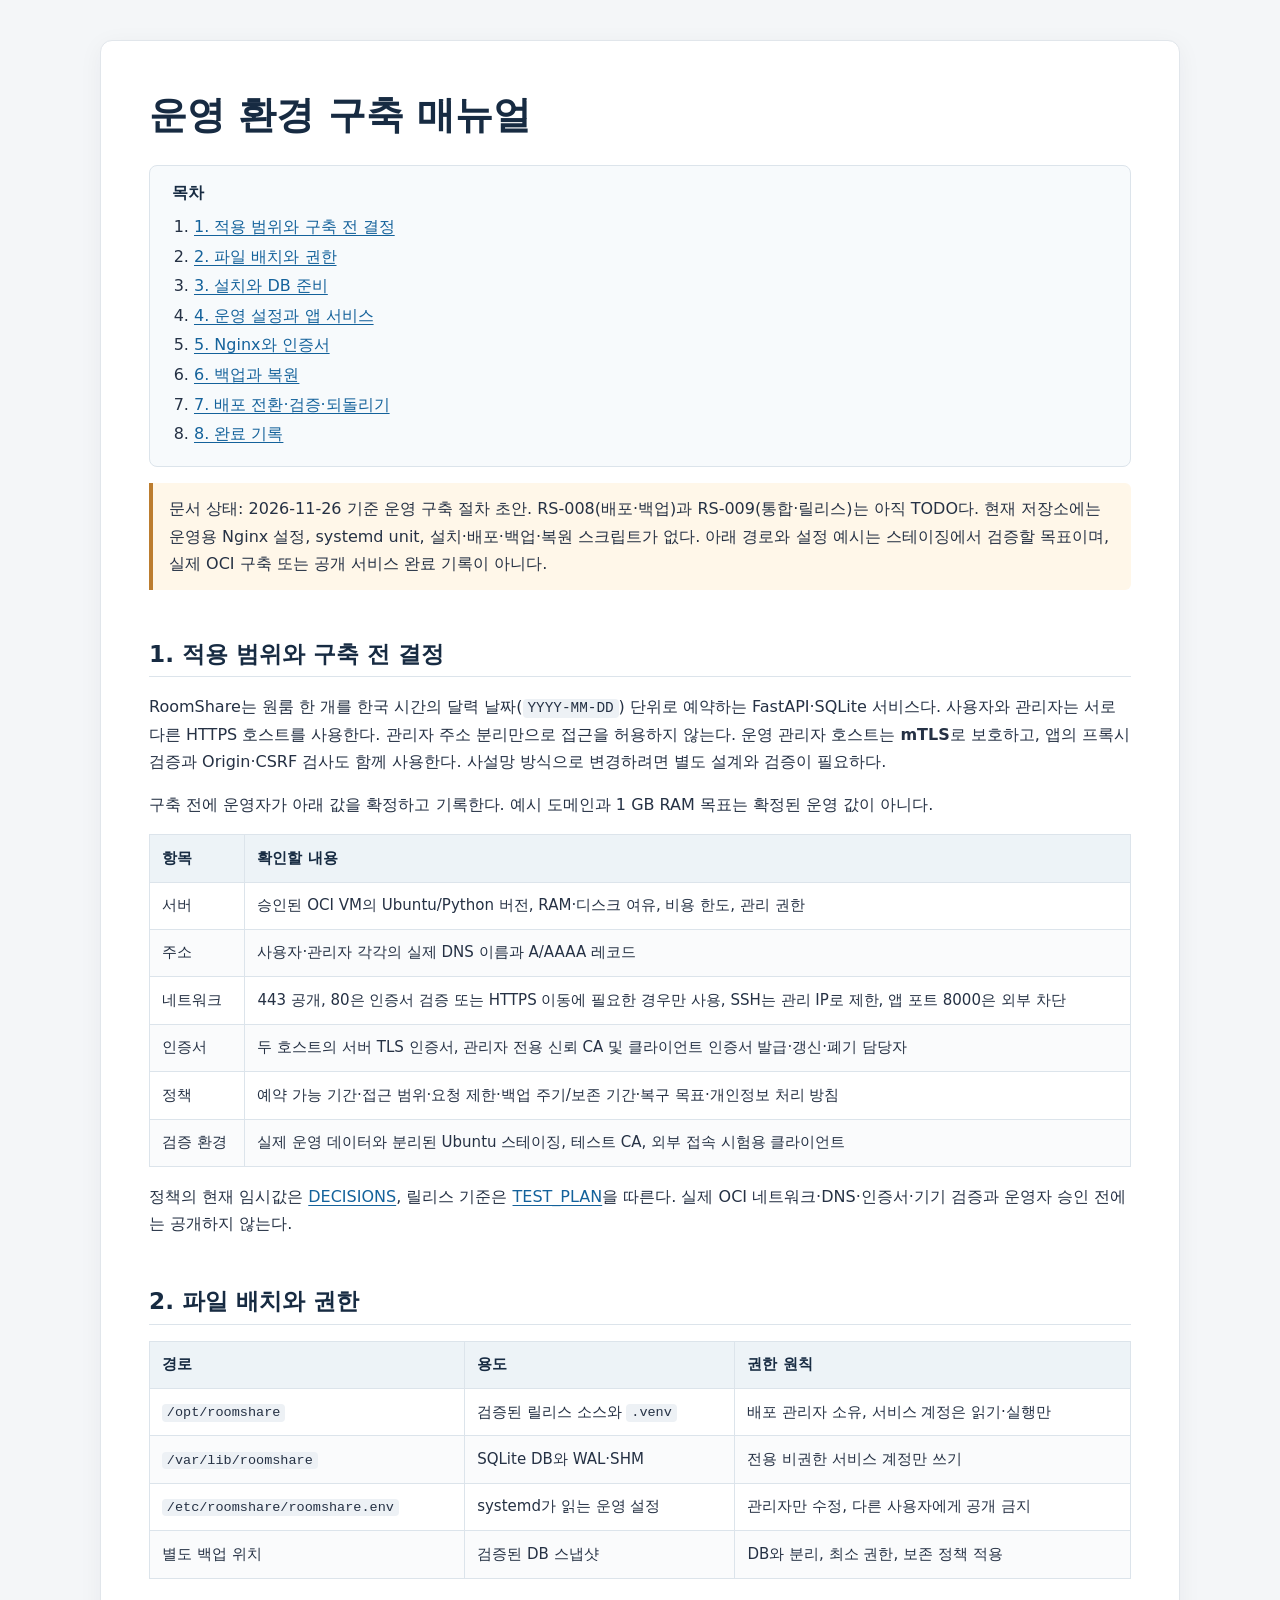
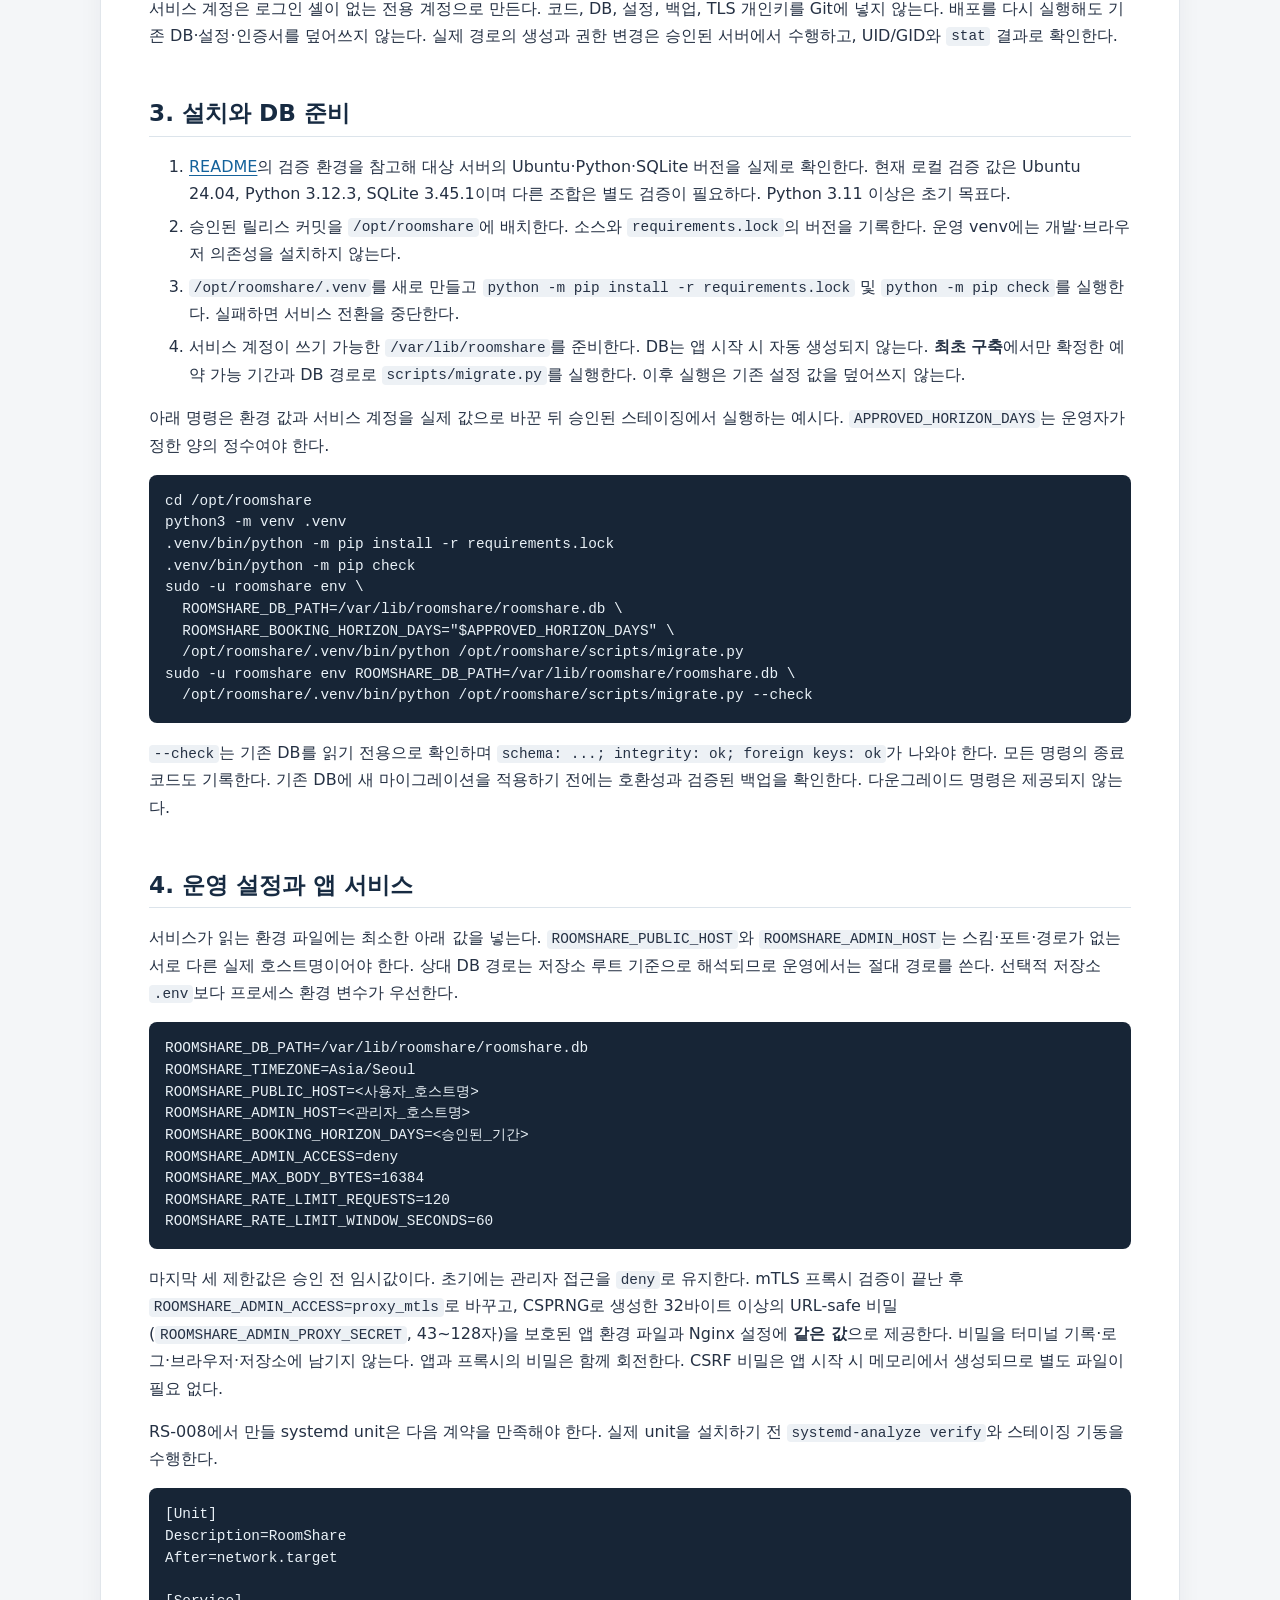
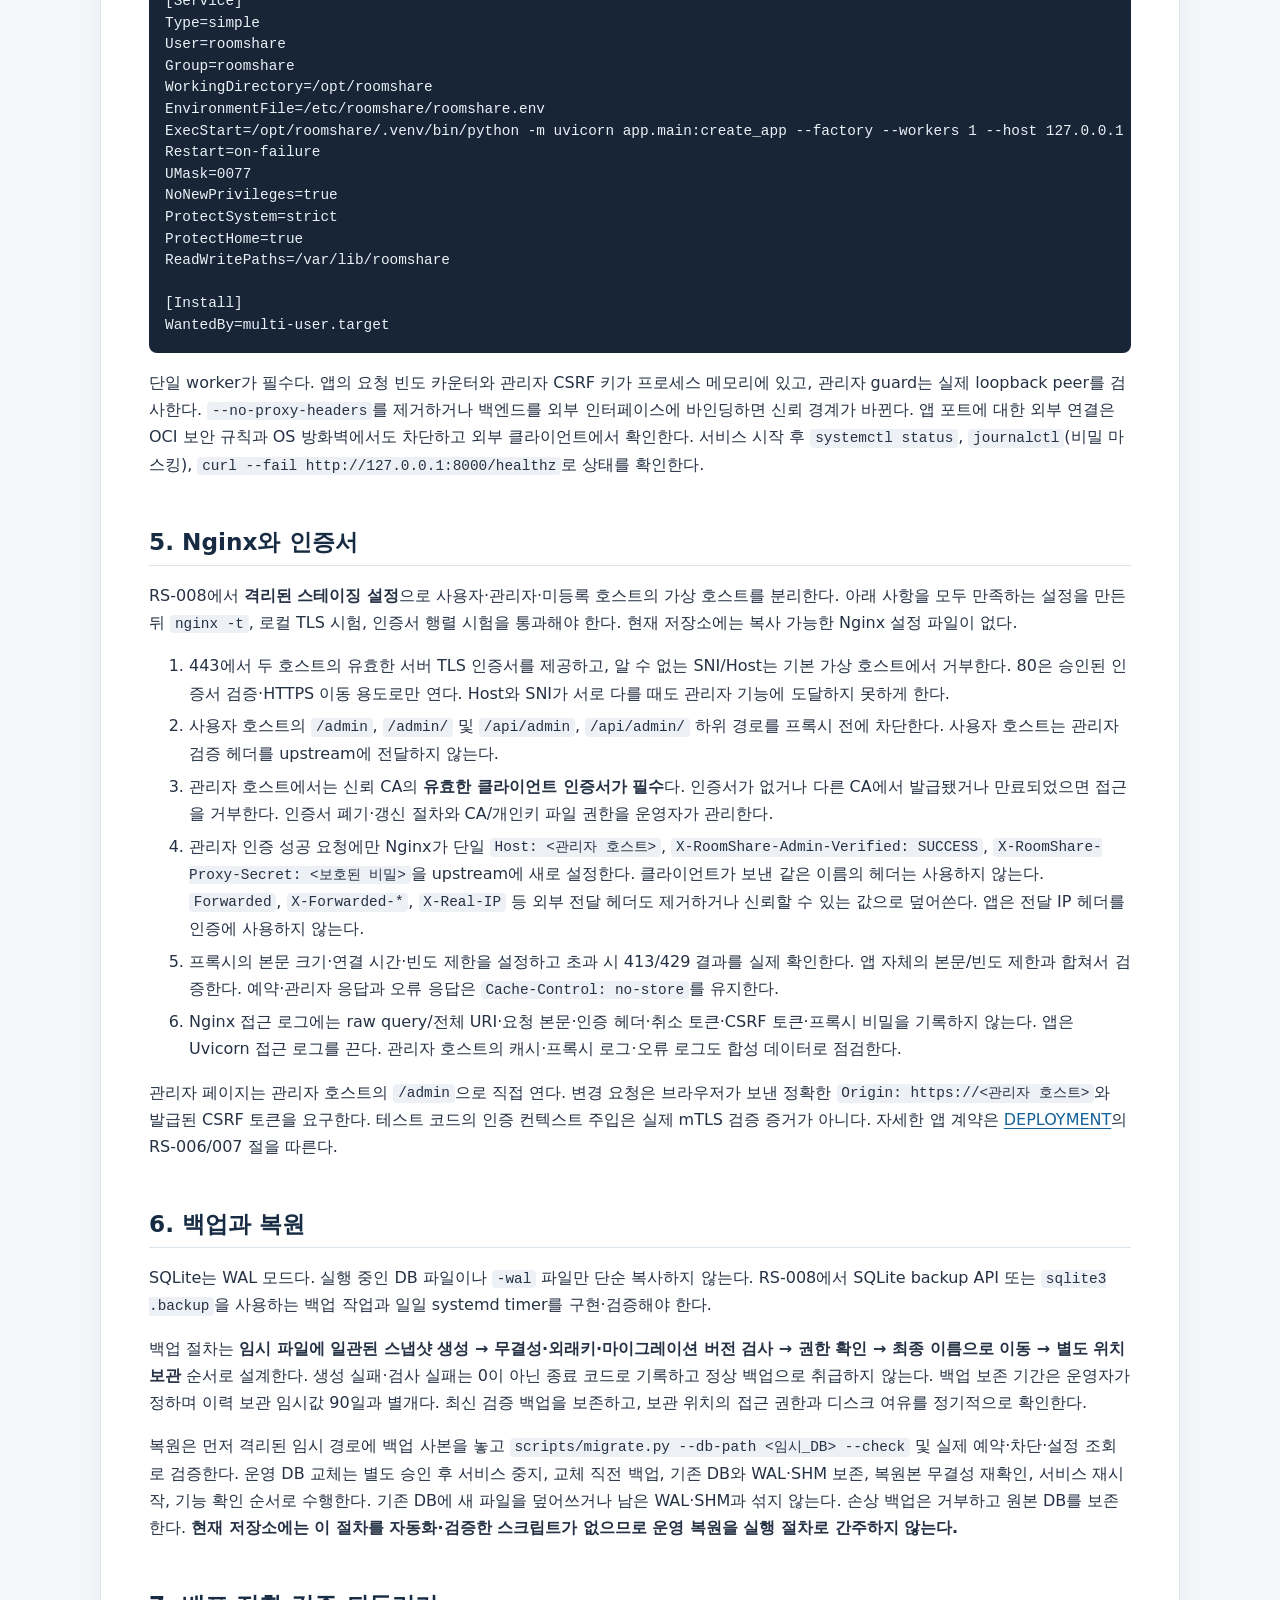
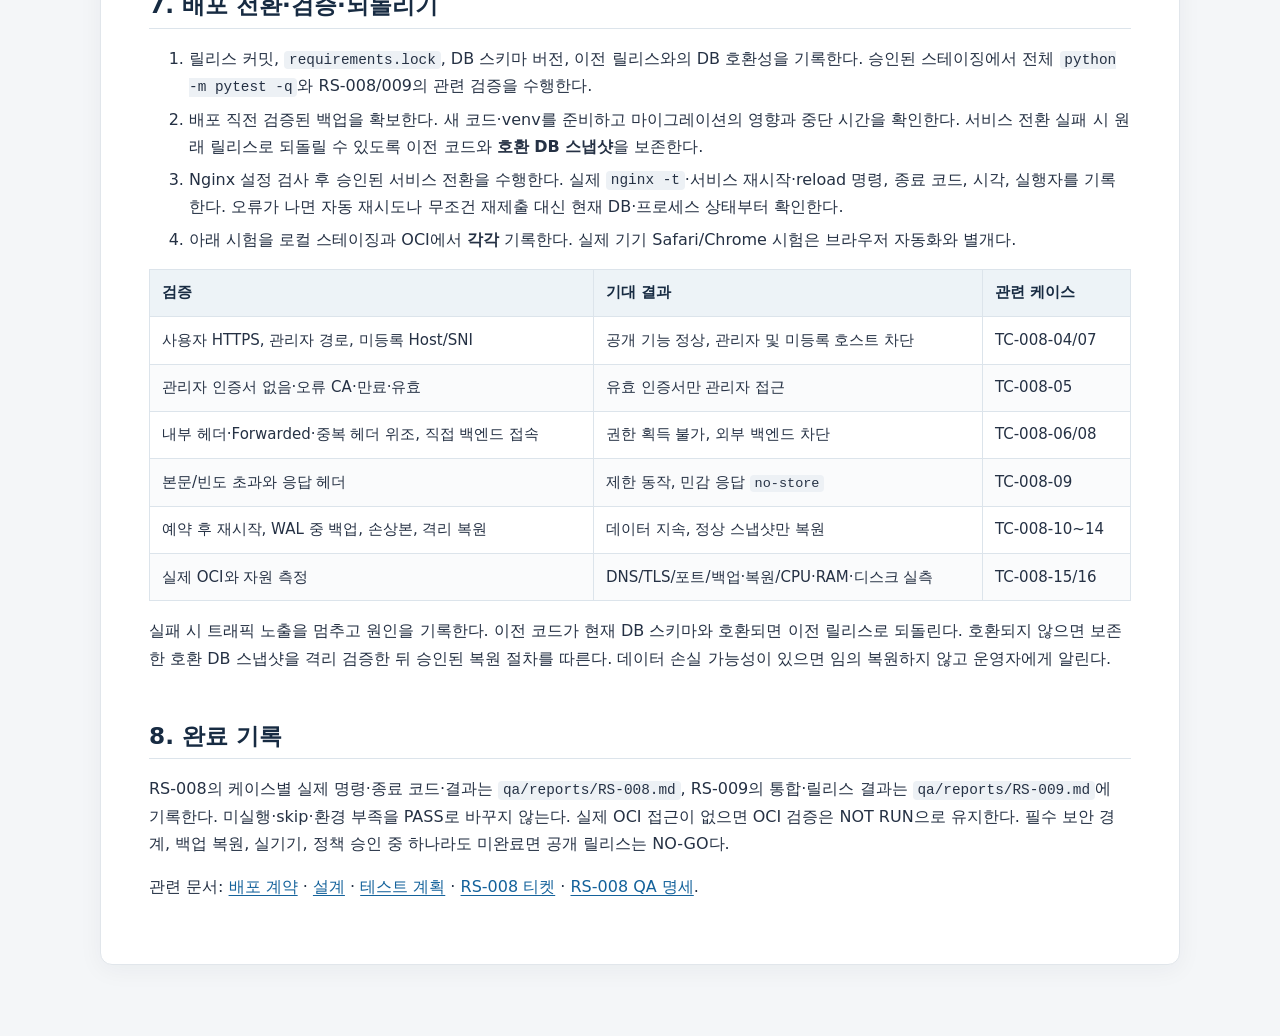
==== docs/운영 환경 구축 매뉴얼.html @ 0f676a32 "Add operational environment setup manual in HTML and Markdown formats - Created a comprehensive oper" ====
<!doctype html>
<html lang="ko">
<head>
  <meta charset="utf-8">
  <meta name="viewport" content="width=device-width, initial-scale=1">
  <meta name="color-scheme" content="light dark">
  <title>운영 환경 구축 매뉴얼 | RoomShare</title>
  <style>
    :root {
      font-family: system-ui, -apple-system, BlinkMacSystemFont, "Noto Sans KR", "Apple SD Gothic Neo", sans-serif;
      line-height: 1.7;
      color: #253144;
      background: #f4f6f8;
    }
    * { box-sizing: border-box; }
    body { margin: 0; }
    a { color: #14629b; text-underline-offset: 0.18em; }
    a:hover { color: #0c416b; }
    .skip-link { position: absolute; left: -9999px; top: 0; padding: .6rem 1rem; background: #fff; z-index: 2; }
    .skip-link:focus { left: 1rem; }
    .page { max-width: 1120px; margin: 0 auto; padding: 2.5rem 1.25rem 5rem; }
    .document { min-width: 0; background: #fff; border: 1px solid #e1e6eb; border-radius: 12px; padding: clamp(1.25rem, 4vw, 3rem); box-shadow: 0 5px 24px rgba(26, 43, 60, .05); }
    h1, h2, h3 { line-height: 1.35; color: #172b42; scroll-margin-top: 1rem; }
    h1 { margin: 0 0 1.5rem; font-size: clamp(1.8rem, 3vw, 2.4rem); }
    h2 { margin: 3rem 0 1rem; padding-bottom: .45rem; border-bottom: 1px solid #dce4eb; font-size: 1.45rem; }
    h3 { margin-top: 2rem; }
    p, ul, ol, blockquote, pre, table { margin-top: 1rem; margin-bottom: 1rem; }
    li + li { margin-top: .35rem; }
    li > p { margin: .35rem 0; }
    blockquote { margin-left: 0; margin-right: 0; padding: .8rem 1rem; border-left: 4px solid #bc7d2f; border-radius: 0 6px 6px 0; background: #fff7e9; }
    blockquote p { margin: 0; }
    .toc { padding: 1rem 1.35rem; border: 1px solid #dce4eb; border-radius: 8px; background: #f7fafc; }
    .toc h2 { margin: 0 0 .6rem; padding: 0; border: 0; font-size: 1rem; }
    .toc ol { margin: 0; padding-left: 1.4rem; }
    .toc li { margin: .15rem 0; }
    .table-wrap { overflow-x: auto; margin: 1rem 0; }
    table { width: 100%; border-collapse: collapse; margin: 0; min-width: 530px; font-size: .94rem; }
    th, td { padding: .65rem .75rem; border: 1px solid #dce4eb; text-align: left; vertical-align: top; }
    th { background: #edf3f7; color: #172b42; }
    tr:nth-child(even) td { background: #fafbfc; }
    code { padding: .08rem .3rem; border-radius: 4px; background: #edf1f5; font-family: ui-monospace, SFMono-Regular, Consolas, monospace; font-size: .9em; overflow-wrap: anywhere; }
    pre { overflow-x: auto; padding: 1rem; border-radius: 8px; background: #172536; color: #e9f1f7; line-height: 1.5; }
    pre code { padding: 0; color: inherit; background: transparent; overflow-wrap: normal; }
    @media (prefers-color-scheme: dark) {
      :root { color: #dce5ee; background: #111923; }
      a { color: #87c7f4; } a:hover { color: #b5dcf8; }
      .document { color: #dce5ee; background: #1b2734; border-color: #354556; }
      h1, h2, h3 { color: #f2f6fa; } h2 { border-color: #354556; }
      blockquote { background: #372e21; }
      .toc { background: #202f3e; border-color: #354556; }
      th, td { border-color: #354556; } th { background: #2b3e50; color: #f2f6fa; }
      tr:nth-child(even) td { background: #202d3a; }
      code { background: #304052; } pre { background: #0d1721; } pre code { background: transparent; }
    }
    @media print {
      :root { color: #000; background: #fff; }
      .page { max-width: none; padding: 0; } .document { border: 0; box-shadow: none; padding: 0; }
      .toc { display: none; } a { color: inherit; }
      h2 { break-after: avoid; } pre, table, blockquote { break-inside: avoid; }
    }
  </style>
</head>
<body>
  <a class="skip-link" href="#content">본문으로 이동</a>
  <div class="page">
    <main id="content" class="document">
      <h1>운영 환경 구축 매뉴얼</h1>
      <nav class="toc" aria-label="문서 목차">
        <h2>목차</h2>
        <ol>
          <li><a href="#section-1">1. 적용 범위와 구축 전 결정</a></li>
<li><a href="#section-2">2. 파일 배치와 권한</a></li>
<li><a href="#section-3">3. 설치와 DB 준비</a></li>
<li><a href="#section-4">4. 운영 설정과 앱 서비스</a></li>
<li><a href="#section-5">5. Nginx와 인증서</a></li>
<li><a href="#section-6">6. 백업과 복원</a></li>
<li><a href="#section-7">7. 배포 전환·검증·되돌리기</a></li>
<li><a href="#section-8">8. 완료 기록</a></li>
        </ol>
      </nav>
<blockquote>
<p>문서 상태: 2026-11-26 기준 운영 구축 절차 초안. RS-008(배포·백업)과 RS-009(통합·릴리스)는 아직 TODO다. 현재 저장소에는 운영용 Nginx 설정, systemd unit, 설치·배포·백업·복원 스크립트가 없다. 아래 경로와 설정 예시는 스테이징에서 검증할 목표이며, 실제 OCI 구축 또는 공개 서비스 완료 기록이 아니다.</p>
</blockquote>
<h2 id="section-1">1. 적용 범위와 구축 전 결정</h2>
<p>RoomShare는 원룸 한 개를 한국 시간의 달력 날짜(<code>YYYY-MM-DD</code>) 단위로 예약하는 FastAPI·SQLite 서비스다. 사용자와 관리자는 서로 다른 HTTPS 호스트를 사용한다. 관리자 주소 분리만으로 접근을 허용하지 않는다. 운영 관리자 호스트는 <strong>mTLS</strong>로 보호하고, 앱의 프록시 검증과 Origin·CSRF 검사도 함께 사용한다. 사설망 방식으로 변경하려면 별도 설계와 검증이 필요하다.</p>
<p>구축 전에 운영자가 아래 값을 확정하고 기록한다. 예시 도메인과 1 GB RAM 목표는 확정된 운영 값이 아니다.</p>
<div class="table-wrap"><table>
<thead>
<tr>
<th>항목</th>
<th>확인할 내용</th>
</tr>
</thead>
<tbody>
<tr>
<td>서버</td>
<td>승인된 OCI VM의 Ubuntu/Python 버전, RAM·디스크 여유, 비용 한도, 관리 권한</td>
</tr>
<tr>
<td>주소</td>
<td>사용자·관리자 각각의 실제 DNS 이름과 A/AAAA 레코드</td>
</tr>
<tr>
<td>네트워크</td>
<td>443 공개, 80은 인증서 검증 또는 HTTPS 이동에 필요한 경우만 사용, SSH는 관리 IP로 제한, 앱 포트 8000은 외부 차단</td>
</tr>
<tr>
<td>인증서</td>
<td>두 호스트의 서버 TLS 인증서, 관리자 전용 신뢰 CA 및 클라이언트 인증서 발급·갱신·폐기 담당자</td>
</tr>
<tr>
<td>정책</td>
<td>예약 가능 기간·접근 범위·요청 제한·백업 주기/보존 기간·복구 목표·개인정보 처리 방침</td>
</tr>
<tr>
<td>검증 환경</td>
<td>실제 운영 데이터와 분리된 Ubuntu 스테이징, 테스트 CA, 외부 접속 시험용 클라이언트</td>
</tr>
</tbody>
</table></div>
<p>정책의 현재 임시값은 <a href="DECISIONS.md">DECISIONS</a>, 릴리스 기준은 <a href="TEST_PLAN.md">TEST_PLAN</a>을 따른다. 실제 OCI 네트워크·DNS·인증서·기기 검증과 운영자 승인 전에는 공개하지 않는다.</p>
<h2 id="section-2">2. 파일 배치와 권한</h2>
<div class="table-wrap"><table>
<thead>
<tr>
<th>경로</th>
<th>용도</th>
<th>권한 원칙</th>
</tr>
</thead>
<tbody>
<tr>
<td><code>/opt/roomshare</code></td>
<td>검증된 릴리스 소스와 <code>.venv</code></td>
<td>배포 관리자 소유, 서비스 계정은 읽기·실행만</td>
</tr>
<tr>
<td><code>/var/lib/roomshare</code></td>
<td>SQLite DB와 WAL·SHM</td>
<td>전용 비권한 서비스 계정만 쓰기</td>
</tr>
<tr>
<td><code>/etc/roomshare/roomshare.env</code></td>
<td>systemd가 읽는 운영 설정</td>
<td>관리자만 수정, 다른 사용자에게 공개 금지</td>
</tr>
<tr>
<td>별도 백업 위치</td>
<td>검증된 DB 스냅샷</td>
<td>DB와 분리, 최소 권한, 보존 정책 적용</td>
</tr>
</tbody>
</table></div>
<p>서비스 계정은 로그인 셸이 없는 전용 계정으로 만든다. 코드, DB, 설정, 백업, TLS 개인키를 Git에 넣지 않는다. 배포를 다시 실행해도 기존 DB·설정·인증서를 덮어쓰지 않는다. 실제 경로의 생성과 권한 변경은 승인된 서버에서 수행하고, UID/GID와 <code>stat</code> 결과로 확인한다.</p>
<h2 id="section-3">3. 설치와 DB 준비</h2>
<ol>
<li><a href="../README.md">README</a>의 검증 환경을 참고해 대상 서버의 Ubuntu·Python·SQLite 버전을 실제로 확인한다. 현재 로컬 검증 값은 Ubuntu 24.04, Python 3.12.3, SQLite 3.45.1이며 다른 조합은 별도 검증이 필요하다. Python 3.11 이상은 초기 목표다.</li>
<li>승인된 릴리스 커밋을 <code>/opt/roomshare</code>에 배치한다. 소스와 <code>requirements.lock</code>의 버전을 기록한다. 운영 venv에는 개발·브라우저 의존성을 설치하지 않는다.</li>
<li><code>/opt/roomshare/.venv</code>를 새로 만들고 <code>python -m pip install -r requirements.lock</code> 및 <code>python -m pip check</code>를 실행한다. 실패하면 서비스 전환을 중단한다.</li>
<li>서비스 계정이 쓰기 가능한 <code>/var/lib/roomshare</code>를 준비한다. DB는 앱 시작 시 자동 생성되지 않는다. <strong>최초 구축</strong>에서만 확정한 예약 가능 기간과 DB 경로로 <code>scripts/migrate.py</code>를 실행한다. 이후 실행은 기존 설정 값을 덮어쓰지 않는다.</li>
</ol>
<p>아래 명령은 환경 값과 서비스 계정을 실제 값으로 바꾼 뒤 승인된 스테이징에서 실행하는 예시다. <code>APPROVED_HORIZON_DAYS</code>는 운영자가 정한 양의 정수여야 한다.</p>
<pre><code class="language-bash">cd /opt/roomshare
python3 -m venv .venv
.venv/bin/python -m pip install -r requirements.lock
.venv/bin/python -m pip check
sudo -u roomshare env \
  ROOMSHARE_DB_PATH=/var/lib/roomshare/roomshare.db \
  ROOMSHARE_BOOKING_HORIZON_DAYS=&quot;$APPROVED_HORIZON_DAYS&quot; \
  /opt/roomshare/.venv/bin/python /opt/roomshare/scripts/migrate.py
sudo -u roomshare env ROOMSHARE_DB_PATH=/var/lib/roomshare/roomshare.db \
  /opt/roomshare/.venv/bin/python /opt/roomshare/scripts/migrate.py --check
</code></pre>
<p><code>--check</code>는 기존 DB를 읽기 전용으로 확인하며 <code>schema: ...; integrity: ok; foreign keys: ok</code>가 나와야 한다. 모든 명령의 종료 코드도 기록한다. 기존 DB에 새 마이그레이션을 적용하기 전에는 호환성과 검증된 백업을 확인한다. 다운그레이드 명령은 제공되지 않는다.</p>
<h2 id="section-4">4. 운영 설정과 앱 서비스</h2>
<p>서비스가 읽는 환경 파일에는 최소한 아래 값을 넣는다. <code>ROOMSHARE_PUBLIC_HOST</code>와 <code>ROOMSHARE_ADMIN_HOST</code>는 스킴·포트·경로가 없는 서로 다른 실제 호스트명이어야 한다. 상대 DB 경로는 저장소 루트 기준으로 해석되므로 운영에서는 절대 경로를 쓴다. 선택적 저장소 <code>.env</code>보다 프로세스 환경 변수가 우선한다.</p>
<pre><code class="language-dotenv">ROOMSHARE_DB_PATH=/var/lib/roomshare/roomshare.db
ROOMSHARE_TIMEZONE=Asia/Seoul
ROOMSHARE_PUBLIC_HOST=&lt;사용자_호스트명&gt;
ROOMSHARE_ADMIN_HOST=&lt;관리자_호스트명&gt;
ROOMSHARE_BOOKING_HORIZON_DAYS=&lt;승인된_기간&gt;
ROOMSHARE_ADMIN_ACCESS=deny
ROOMSHARE_MAX_BODY_BYTES=16384
ROOMSHARE_RATE_LIMIT_REQUESTS=120
ROOMSHARE_RATE_LIMIT_WINDOW_SECONDS=60
</code></pre>
<p>마지막 세 제한값은 승인 전 임시값이다. 초기에는 관리자 접근을 <code>deny</code>로 유지한다. mTLS 프록시 검증이 끝난 후 <code>ROOMSHARE_ADMIN_ACCESS=proxy_mtls</code>로 바꾸고, CSPRNG로 생성한 32바이트 이상의 URL-safe 비밀(<code>ROOMSHARE_ADMIN_PROXY_SECRET</code>, 43~128자)을 보호된 앱 환경 파일과 Nginx 설정에 <strong>같은 값</strong>으로 제공한다. 비밀을 터미널 기록·로그·브라우저·저장소에 남기지 않는다. 앱과 프록시의 비밀은 함께 회전한다. CSRF 비밀은 앱 시작 시 메모리에서 생성되므로 별도 파일이 필요 없다.</p>
<p>RS-008에서 만들 systemd unit은 다음 계약을 만족해야 한다. 실제 unit을 설치하기 전 <code>systemd-analyze verify</code>와 스테이징 기동을 수행한다.</p>
<pre><code class="language-ini">[Unit]
Description=RoomShare
After=network.target

[Service]
Type=simple
User=roomshare
Group=roomshare
WorkingDirectory=/opt/roomshare
EnvironmentFile=/etc/roomshare/roomshare.env
ExecStart=/opt/roomshare/.venv/bin/python -m uvicorn app.main:create_app --factory --workers 1 --host 127.0.0.1 --port 8000 --no-proxy-headers --no-access-log
Restart=on-failure
UMask=0077
NoNewPrivileges=true
ProtectSystem=strict
ProtectHome=true
ReadWritePaths=/var/lib/roomshare

[Install]
WantedBy=multi-user.target
</code></pre>
<p>단일 worker가 필수다. 앱의 요청 빈도 카운터와 관리자 CSRF 키가 프로세스 메모리에 있고, 관리자 guard는 실제 loopback peer를 검사한다. <code>--no-proxy-headers</code>를 제거하거나 백엔드를 외부 인터페이스에 바인딩하면 신뢰 경계가 바뀐다. 앱 포트에 대한 외부 연결은 OCI 보안 규칙과 OS 방화벽에서도 차단하고 외부 클라이언트에서 확인한다. 서비스 시작 후 <code>systemctl status</code>, <code>journalctl</code>(비밀 마스킹), <code>curl --fail http://127.0.0.1:8000/healthz</code>로 상태를 확인한다.</p>
<h2 id="section-5">5. Nginx와 인증서</h2>
<p>RS-008에서 <strong>격리된 스테이징 설정</strong>으로 사용자·관리자·미등록 호스트의 가상 호스트를 분리한다. 아래 사항을 모두 만족하는 설정을 만든 뒤 <code>nginx -t</code>, 로컬 TLS 시험, 인증서 행렬 시험을 통과해야 한다. 현재 저장소에는 복사 가능한 Nginx 설정 파일이 없다.</p>
<ol>
<li>443에서 두 호스트의 유효한 서버 TLS 인증서를 제공하고, 알 수 없는 SNI/Host는 기본 가상 호스트에서 거부한다. 80은 승인된 인증서 검증·HTTPS 이동 용도로만 연다. Host와 SNI가 서로 다를 때도 관리자 기능에 도달하지 못하게 한다.</li>
<li>사용자 호스트의 <code>/admin</code>, <code>/admin/</code> 및 <code>/api/admin</code>, <code>/api/admin/</code> 하위 경로를 프록시 전에 차단한다. 사용자 호스트는 관리자 검증 헤더를 upstream에 전달하지 않는다.</li>
<li>관리자 호스트에서는 신뢰 CA의 <strong>유효한 클라이언트 인증서가 필수</strong>다. 인증서가 없거나 다른 CA에서 발급됐거나 만료되었으면 접근을 거부한다. 인증서 폐기·갱신 절차와 CA/개인키 파일 권한을 운영자가 관리한다.</li>
<li>관리자 인증 성공 요청에만 Nginx가 단일 <code>Host: &lt;관리자 호스트&gt;</code>, <code>X-RoomShare-Admin-Verified: SUCCESS</code>, <code>X-RoomShare-Proxy-Secret: &lt;보호된 비밀&gt;</code>을 upstream에 새로 설정한다. 클라이언트가 보낸 같은 이름의 헤더는 사용하지 않는다. <code>Forwarded</code>, <code>X-Forwarded-*</code>, <code>X-Real-IP</code> 등 외부 전달 헤더도 제거하거나 신뢰할 수 있는 값으로 덮어쓴다. 앱은 전달 IP 헤더를 인증에 사용하지 않는다.</li>
<li>프록시의 본문 크기·연결 시간·빈도 제한을 설정하고 초과 시 413/429 결과를 실제 확인한다. 앱 자체의 본문/빈도 제한과 합쳐서 검증한다. 예약·관리자 응답과 오류 응답은 <code>Cache-Control: no-store</code>를 유지한다.</li>
<li>Nginx 접근 로그에는 raw query/전체 URI·요청 본문·인증 헤더·취소 토큰·CSRF 토큰·프록시 비밀을 기록하지 않는다. 앱은 Uvicorn 접근 로그를 끈다. 관리자 호스트의 캐시·프록시 로그·오류 로그도 합성 데이터로 점검한다.</li>
</ol>
<p>관리자 페이지는 관리자 호스트의 <code>/admin</code>으로 직접 연다. 변경 요청은 브라우저가 보낸 정확한 <code>Origin: https://&lt;관리자 호스트&gt;</code>와 발급된 CSRF 토큰을 요구한다. 테스트 코드의 인증 컨텍스트 주입은 실제 mTLS 검증 증거가 아니다. 자세한 앱 계약은 <a href="DEPLOYMENT.md">DEPLOYMENT</a>의 RS-006/007 절을 따른다.</p>
<h2 id="section-6">6. 백업과 복원</h2>
<p>SQLite는 WAL 모드다. 실행 중인 DB 파일이나 <code>-wal</code> 파일만 단순 복사하지 않는다. RS-008에서 SQLite backup API 또는 <code>sqlite3 .backup</code>을 사용하는 백업 작업과 일일 systemd timer를 구현·검증해야 한다.</p>
<p>백업 절차는 <strong>임시 파일에 일관된 스냅샷 생성 → 무결성·외래키·마이그레이션 버전 검사 → 권한 확인 → 최종 이름으로 이동 → 별도 위치 보관</strong> 순서로 설계한다. 생성 실패·검사 실패는 0이 아닌 종료 코드로 기록하고 정상 백업으로 취급하지 않는다. 백업 보존 기간은 운영자가 정하며 이력 보관 임시값 90일과 별개다. 최신 검증 백업을 보존하고, 보관 위치의 접근 권한과 디스크 여유를 정기적으로 확인한다.</p>
<p>복원은 먼저 격리된 임시 경로에 백업 사본을 놓고 <code>scripts/migrate.py --db-path &lt;임시_DB&gt; --check</code> 및 실제 예약·차단·설정 조회로 검증한다. 운영 DB 교체는 별도 승인 후 서비스 중지, 교체 직전 백업, 기존 DB와 WAL·SHM 보존, 복원본 무결성 재확인, 서비스 재시작, 기능 확인 순서로 수행한다. 기존 DB에 새 파일을 덮어쓰거나 남은 WAL·SHM과 섞지 않는다. 손상 백업은 거부하고 원본 DB를 보존한다. <strong>현재 저장소에는 이 절차를 자동화·검증한 스크립트가 없으므로 운영 복원을 실행 절차로 간주하지 않는다.</strong></p>
<h2 id="section-7">7. 배포 전환·검증·되돌리기</h2>
<ol>
<li>릴리스 커밋, <code>requirements.lock</code>, DB 스키마 버전, 이전 릴리스와의 DB 호환성을 기록한다. 승인된 스테이징에서 전체 <code>python -m pytest -q</code>와 RS-008/009의 관련 검증을 수행한다.</li>
<li>배포 직전 검증된 백업을 확보한다. 새 코드·venv를 준비하고 마이그레이션의 영향과 중단 시간을 확인한다. 서비스 전환 실패 시 원래 릴리스로 되돌릴 수 있도록 이전 코드와 <strong>호환 DB 스냅샷</strong>을 보존한다.</li>
<li>Nginx 설정 검사 후 승인된 서비스 전환을 수행한다. 실제 <code>nginx -t</code>·서비스 재시작·reload 명령, 종료 코드, 시각, 실행자를 기록한다. 오류가 나면 자동 재시도나 무조건 재제출 대신 현재 DB·프로세스 상태부터 확인한다.</li>
<li>아래 시험을 로컬 스테이징과 OCI에서 <strong>각각</strong> 기록한다. 실제 기기 Safari/Chrome 시험은 브라우저 자동화와 별개다.</li>
</ol>
<div class="table-wrap"><table>
<thead>
<tr>
<th>검증</th>
<th>기대 결과</th>
<th>관련 케이스</th>
</tr>
</thead>
<tbody>
<tr>
<td>사용자 HTTPS, 관리자 경로, 미등록 Host/SNI</td>
<td>공개 기능 정상, 관리자 및 미등록 호스트 차단</td>
<td>TC-008-04/07</td>
</tr>
<tr>
<td>관리자 인증서 없음·오류 CA·만료·유효</td>
<td>유효 인증서만 관리자 접근</td>
<td>TC-008-05</td>
</tr>
<tr>
<td>내부 헤더·Forwarded·중복 헤더 위조, 직접 백엔드 접속</td>
<td>권한 획득 불가, 외부 백엔드 차단</td>
<td>TC-008-06/08</td>
</tr>
<tr>
<td>본문/빈도 초과와 응답 헤더</td>
<td>제한 동작, 민감 응답 <code>no-store</code></td>
<td>TC-008-09</td>
</tr>
<tr>
<td>예약 후 재시작, WAL 중 백업, 손상본, 격리 복원</td>
<td>데이터 지속, 정상 스냅샷만 복원</td>
<td>TC-008-10~14</td>
</tr>
<tr>
<td>실제 OCI와 자원 측정</td>
<td>DNS/TLS/포트/백업·복원/CPU·RAM·디스크 실측</td>
<td>TC-008-15/16</td>
</tr>
</tbody>
</table></div>
<p>실패 시 트래픽 노출을 멈추고 원인을 기록한다. 이전 코드가 현재 DB 스키마와 호환되면 이전 릴리스로 되돌린다. 호환되지 않으면 보존한 호환 DB 스냅샷을 격리 검증한 뒤 승인된 복원 절차를 따른다. 데이터 손실 가능성이 있으면 임의 복원하지 않고 운영자에게 알린다.</p>
<h2 id="section-8">8. 완료 기록</h2>
<p>RS-008의 케이스별 실제 명령·종료 코드·결과는 <code>qa/reports/RS-008.md</code>, RS-009의 통합·릴리스 결과는 <code>qa/reports/RS-009.md</code>에 기록한다. 미실행·skip·환경 부족을 PASS로 바꾸지 않는다. 실제 OCI 접근이 없으면 OCI 검증은 NOT RUN으로 유지한다. 필수 보안 경계, 백업 복원, 실기기, 정책 승인 중 하나라도 미완료면 공개 릴리스는 NO-GO다.</p>
<p>관련 문서: <a href="DEPLOYMENT.md">배포 계약</a> · <a href="DESIGN.md">설계</a> · <a href="TEST_PLAN.md">테스트 계획</a> · <a href="../tickets/RS-008.md">RS-008 티켓</a> · <a href="../qa/specs/RS-008.md">RS-008 QA 명세</a>.</p>
    </main>
  </div>
</body>
</html>
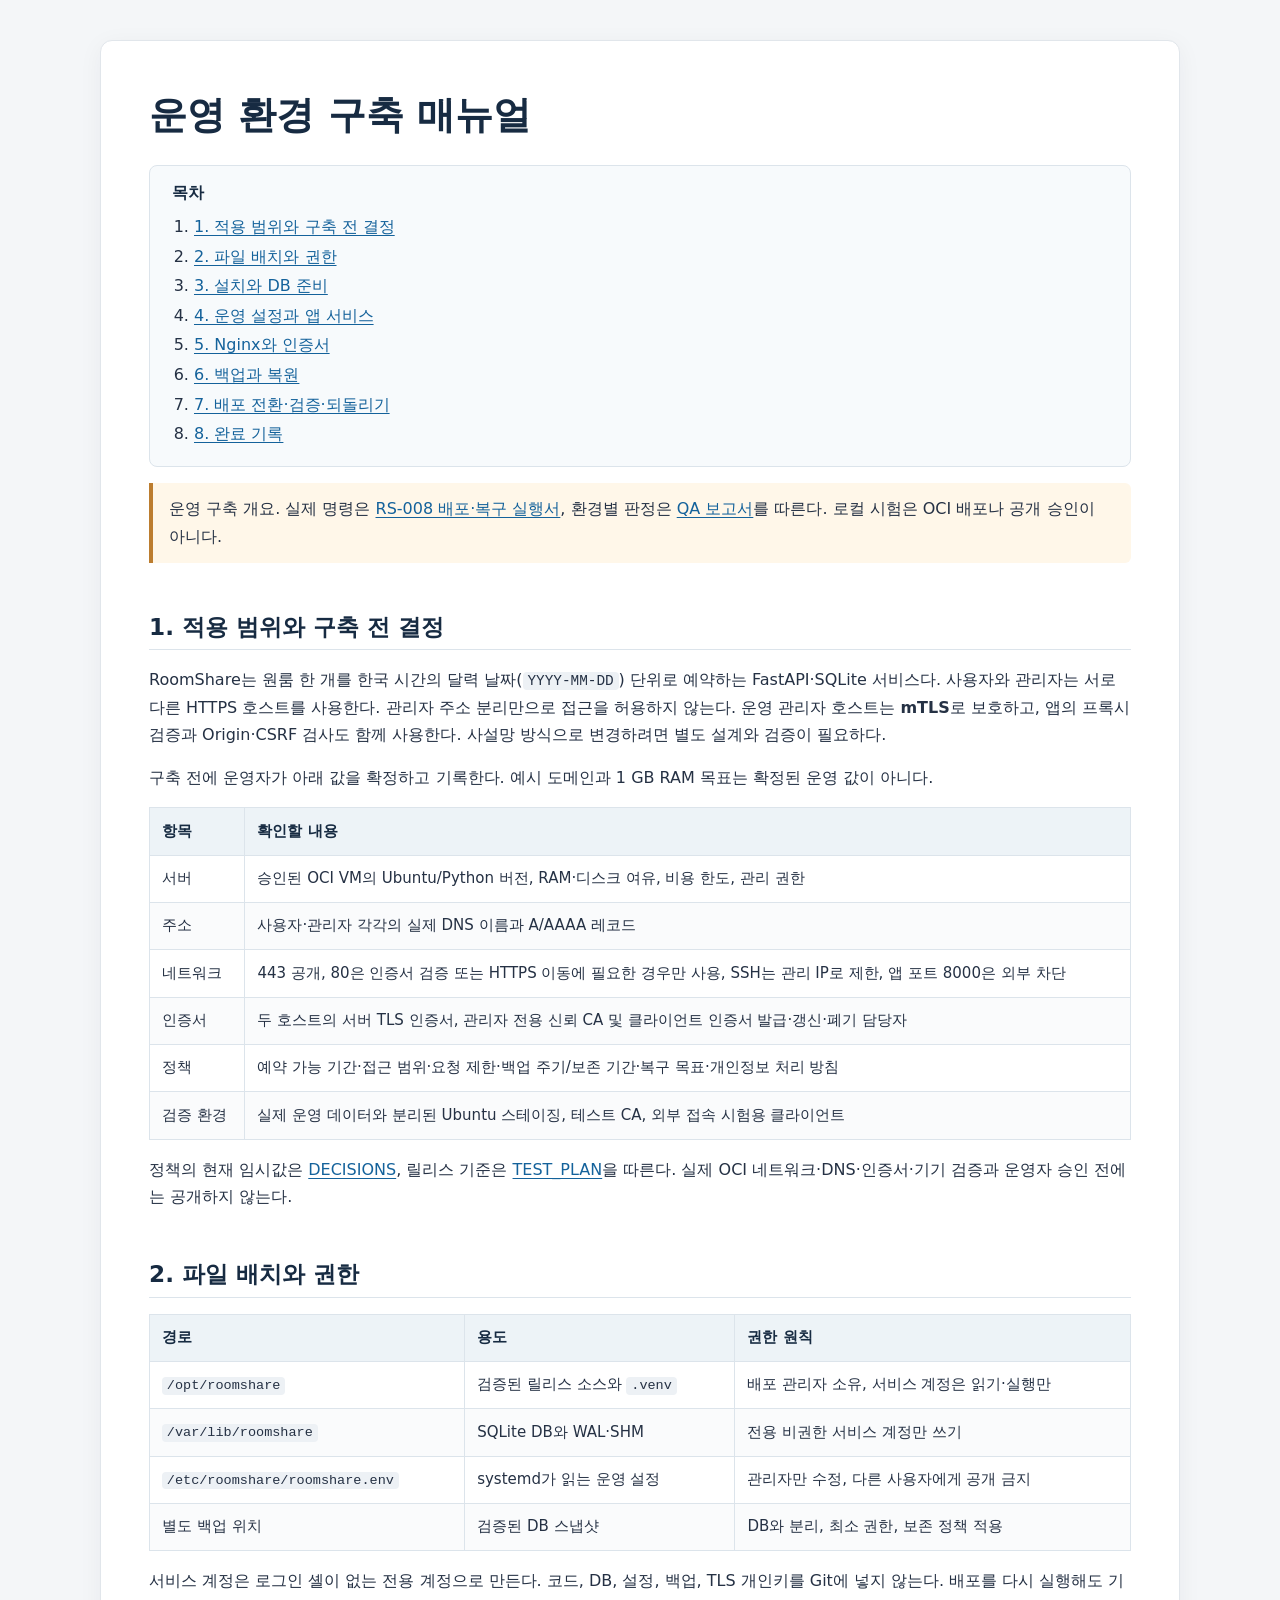
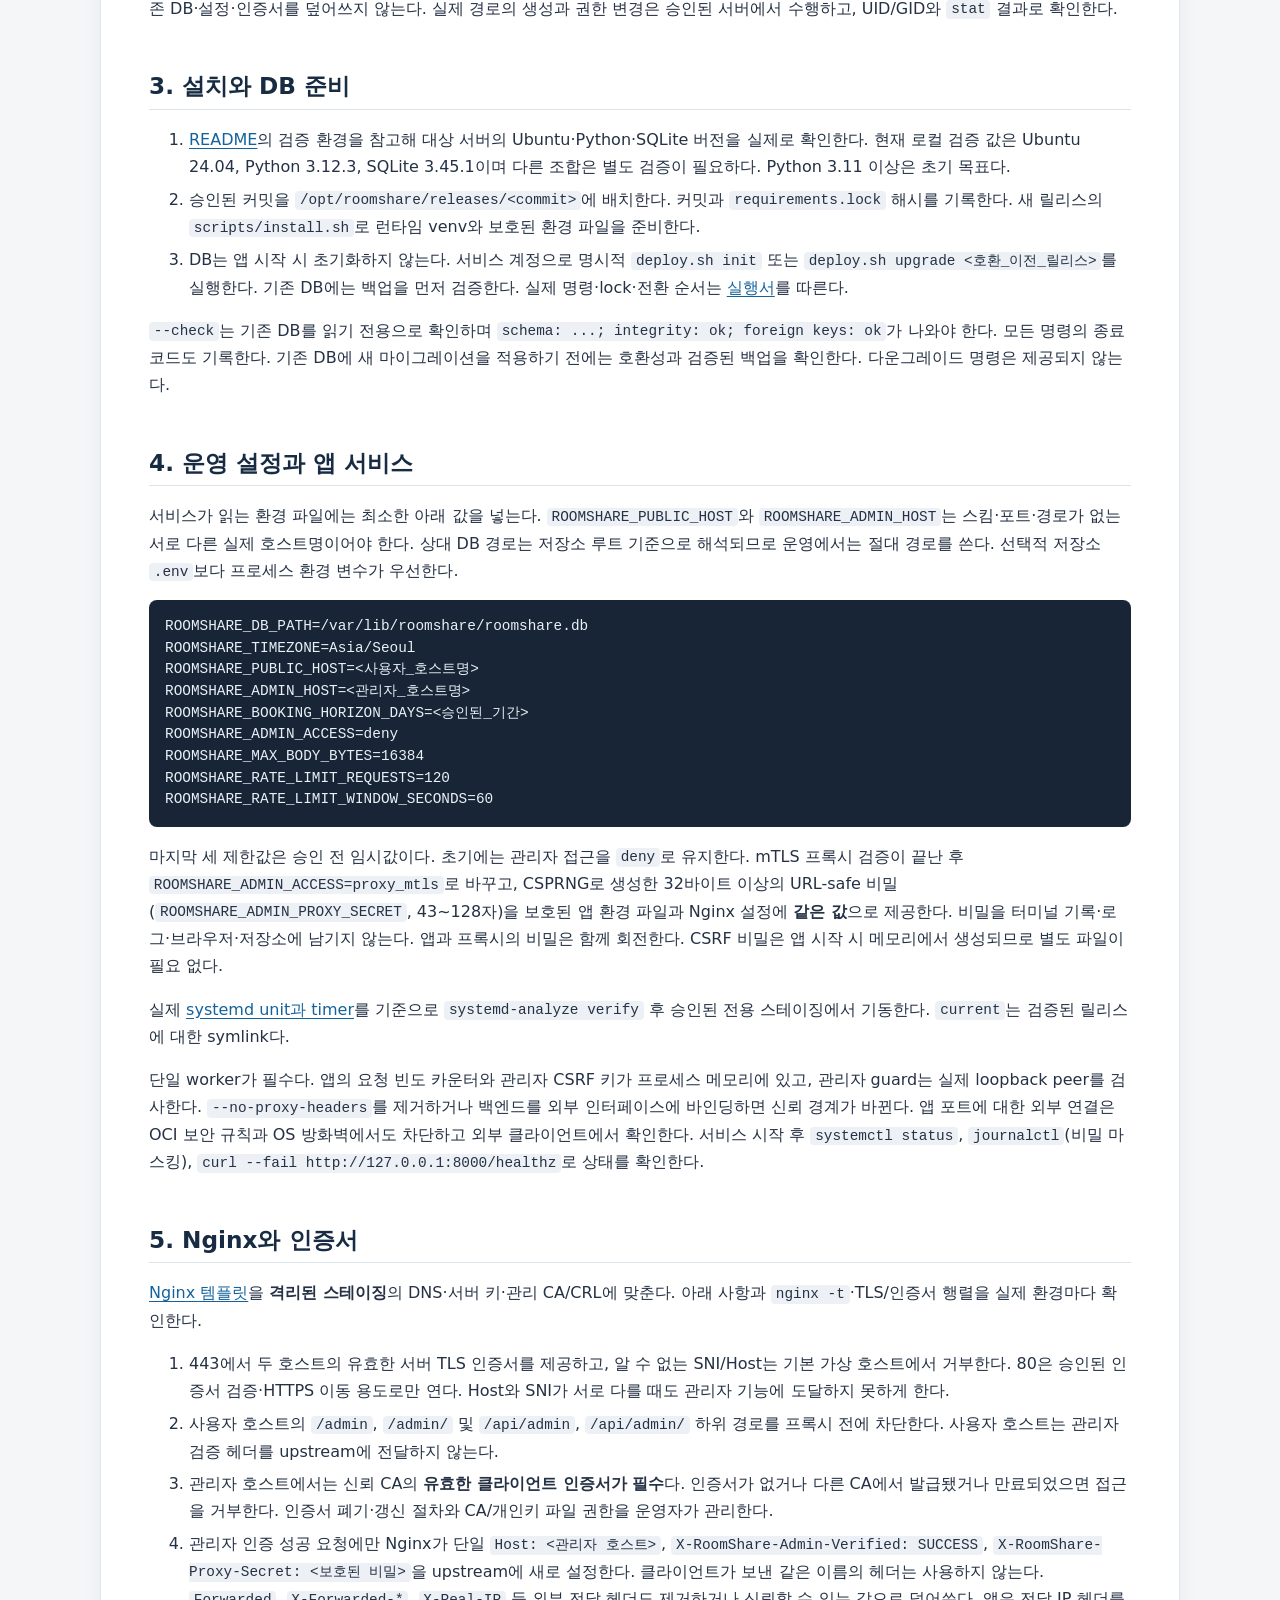
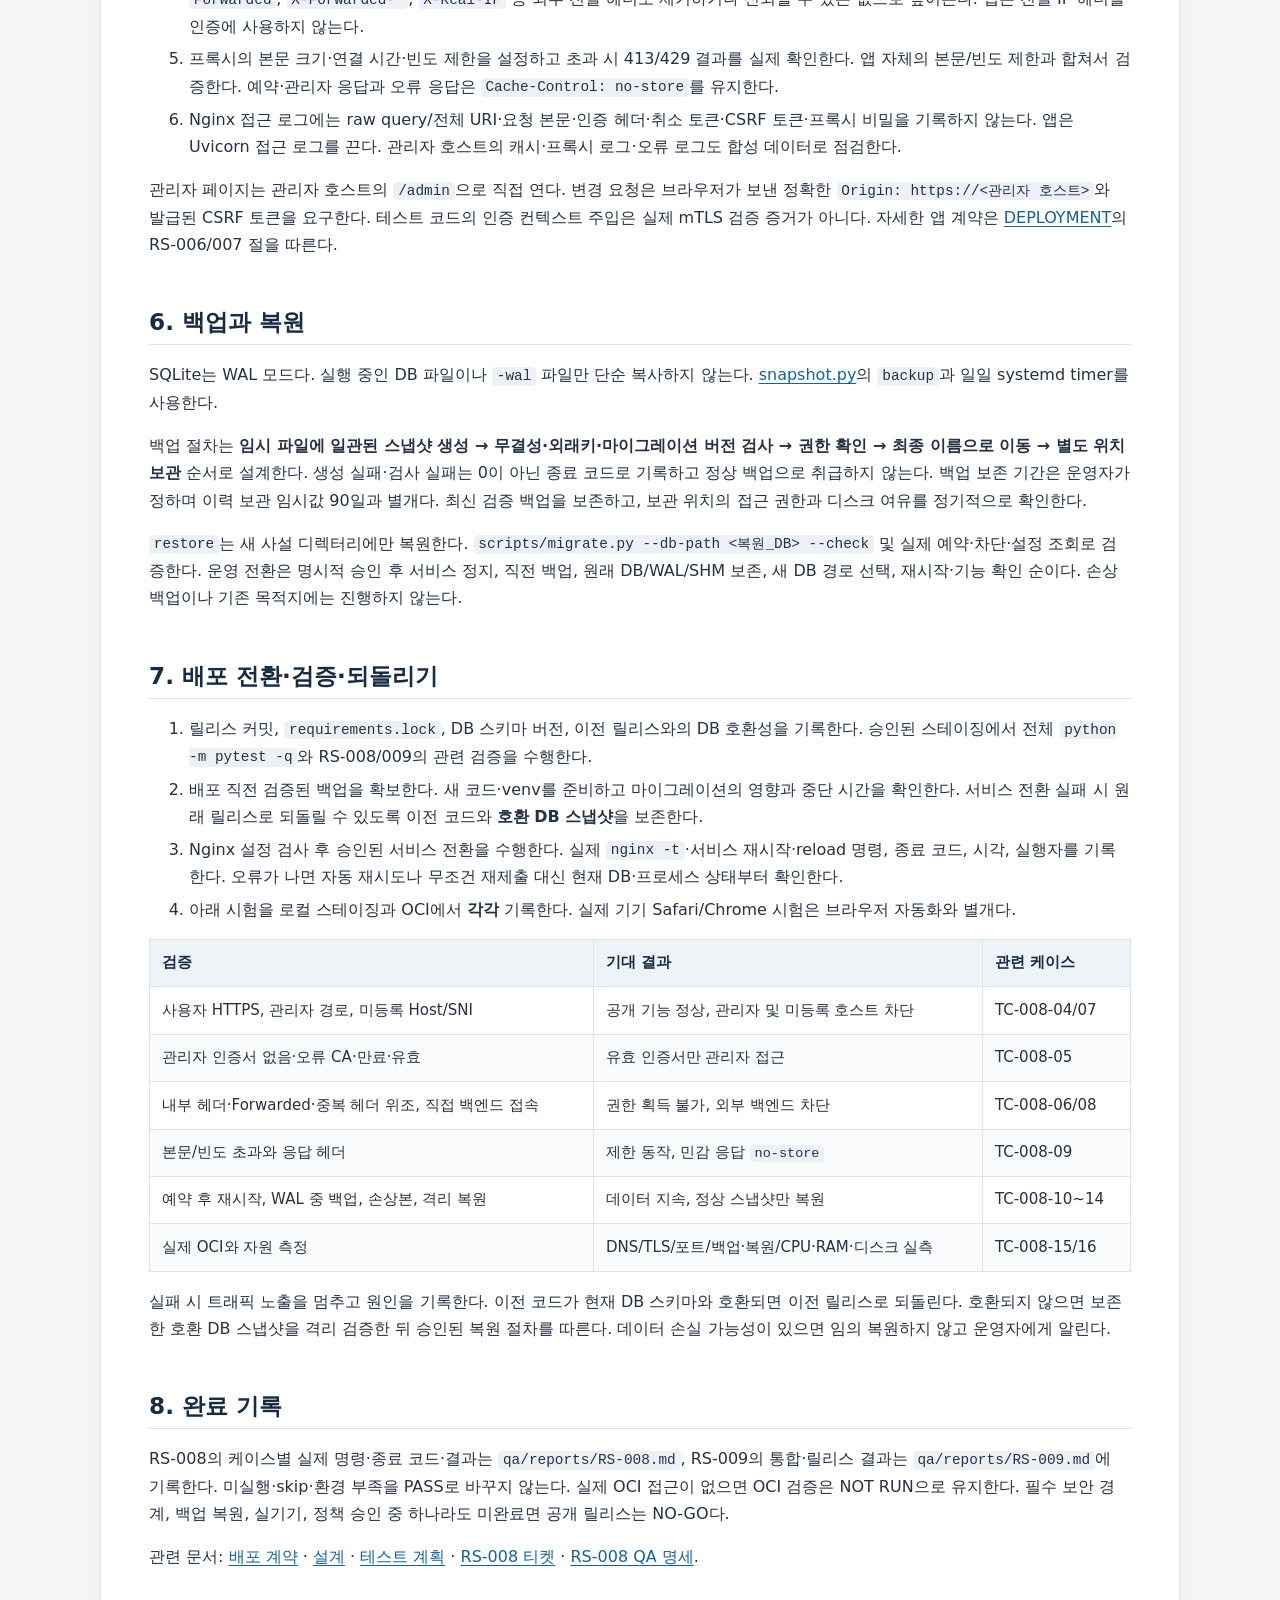
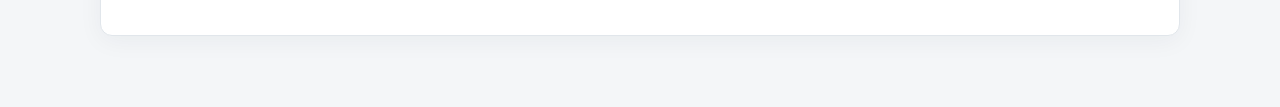
==== commit 5d9c9111: "feat(deploy): add Ubuntu deployment and backup tooling (RS-008) Co-authored-by: Copilot <223556219+C" ====
--- a/docs/운영 환경 구축 매뉴얼.html
+++ b/docs/운영 환경 구축 매뉴얼.html
@@ -79,7 +79,7 @@
         </ol>
       </nav>
 <blockquote>
-<p>문서 상태: 2026-11-26 기준 운영 구축 절차 초안. RS-008(배포·백업)과 RS-009(통합·릴리스)는 아직 TODO다. 현재 저장소에는 운영용 Nginx 설정, systemd unit, 설치·배포·백업·복원 스크립트가 없다. 아래 경로와 설정 예시는 스테이징에서 검증할 목표이며, 실제 OCI 구축 또는 공개 서비스 완료 기록이 아니다.</p>
+<p>운영 구축 개요. 실제 명령은 <a href="DEPLOYMENT.md">RS-008 배포·복구 실행서</a>, 환경별 판정은 <a href="../qa/reports/RS-008.md">QA 보고서</a>를 따른다. 로컬 시험은 OCI 배포나 공개 승인이 아니다.</p>
 </blockquote>
 <h2 id="section-1">1. 적용 범위와 구축 전 결정</h2>
 <p>RoomShare는 원룸 한 개를 한국 시간의 달력 날짜(<code>YYYY-MM-DD</code>) 단위로 예약하는 FastAPI·SQLite 서비스다. 사용자와 관리자는 서로 다른 HTTPS 호스트를 사용한다. 관리자 주소 분리만으로 접근을 허용하지 않는다. 운영 관리자 호스트는 <strong>mTLS</strong>로 보호하고, 앱의 프록시 검증과 Origin·CSRF 검사도 함께 사용한다. 사설망 방식으로 변경하려면 별도 설계와 검증이 필요하다.</p>
@@ -155,22 +155,9 @@
 <h2 id="section-3">3. 설치와 DB 준비</h2>
 <ol>
 <li><a href="../README.md">README</a>의 검증 환경을 참고해 대상 서버의 Ubuntu·Python·SQLite 버전을 실제로 확인한다. 현재 로컬 검증 값은 Ubuntu 24.04, Python 3.12.3, SQLite 3.45.1이며 다른 조합은 별도 검증이 필요하다. Python 3.11 이상은 초기 목표다.</li>
-<li>승인된 릴리스 커밋을 <code>/opt/roomshare</code>에 배치한다. 소스와 <code>requirements.lock</code>의 버전을 기록한다. 운영 venv에는 개발·브라우저 의존성을 설치하지 않는다.</li>
-<li><code>/opt/roomshare/.venv</code>를 새로 만들고 <code>python -m pip install -r requirements.lock</code> 및 <code>python -m pip check</code>를 실행한다. 실패하면 서비스 전환을 중단한다.</li>
-<li>서비스 계정이 쓰기 가능한 <code>/var/lib/roomshare</code>를 준비한다. DB는 앱 시작 시 자동 생성되지 않는다. <strong>최초 구축</strong>에서만 확정한 예약 가능 기간과 DB 경로로 <code>scripts/migrate.py</code>를 실행한다. 이후 실행은 기존 설정 값을 덮어쓰지 않는다.</li>
+<li>승인된 커밋을 <code>/opt/roomshare/releases/&lt;commit&gt;</code>에 배치한다. 커밋과 <code>requirements.lock</code> 해시를 기록한다. 새 릴리스의 <code>scripts/install.sh</code>로 런타임 venv와 보호된 환경 파일을 준비한다.</li>
+<li>DB는 앱 시작 시 초기화하지 않는다. 서비스 계정으로 명시적 <code>deploy.sh init</code> 또는 <code>deploy.sh upgrade &lt;호환_이전_릴리스&gt;</code>를 실행한다. 기존 DB에는 백업을 먼저 검증한다. 실제 명령·lock·전환 순서는 <a href="DEPLOYMENT.md">실행서</a>를 따른다.</li>
 </ol>
-<p>아래 명령은 환경 값과 서비스 계정을 실제 값으로 바꾼 뒤 승인된 스테이징에서 실행하는 예시다. <code>APPROVED_HORIZON_DAYS</code>는 운영자가 정한 양의 정수여야 한다.</p>
-<pre><code class="language-bash">cd /opt/roomshare
-python3 -m venv .venv
-.venv/bin/python -m pip install -r requirements.lock
-.venv/bin/python -m pip check
-sudo -u roomshare env \
-  ROOMSHARE_DB_PATH=/var/lib/roomshare/roomshare.db \
-  ROOMSHARE_BOOKING_HORIZON_DAYS=&quot;$APPROVED_HORIZON_DAYS&quot; \
-  /opt/roomshare/.venv/bin/python /opt/roomshare/scripts/migrate.py
-sudo -u roomshare env ROOMSHARE_DB_PATH=/var/lib/roomshare/roomshare.db \
-  /opt/roomshare/.venv/bin/python /opt/roomshare/scripts/migrate.py --check
-</code></pre>
 <p><code>--check</code>는 기존 DB를 읽기 전용으로 확인하며 <code>schema: ...; integrity: ok; foreign keys: ok</code>가 나와야 한다. 모든 명령의 종료 코드도 기록한다. 기존 DB에 새 마이그레이션을 적용하기 전에는 호환성과 검증된 백업을 확인한다. 다운그레이드 명령은 제공되지 않는다.</p>
 <h2 id="section-4">4. 운영 설정과 앱 서비스</h2>
 <p>서비스가 읽는 환경 파일에는 최소한 아래 값을 넣는다. <code>ROOMSHARE_PUBLIC_HOST</code>와 <code>ROOMSHARE_ADMIN_HOST</code>는 스킴·포트·경로가 없는 서로 다른 실제 호스트명이어야 한다. 상대 DB 경로는 저장소 루트 기준으로 해석되므로 운영에서는 절대 경로를 쓴다. 선택적 저장소 <code>.env</code>보다 프로세스 환경 변수가 우선한다.</p>
@@ -185,31 +172,10 @@
 ROOMSHARE_RATE_LIMIT_WINDOW_SECONDS=60
 </code></pre>
 <p>마지막 세 제한값은 승인 전 임시값이다. 초기에는 관리자 접근을 <code>deny</code>로 유지한다. mTLS 프록시 검증이 끝난 후 <code>ROOMSHARE_ADMIN_ACCESS=proxy_mtls</code>로 바꾸고, CSPRNG로 생성한 32바이트 이상의 URL-safe 비밀(<code>ROOMSHARE_ADMIN_PROXY_SECRET</code>, 43~128자)을 보호된 앱 환경 파일과 Nginx 설정에 <strong>같은 값</strong>으로 제공한다. 비밀을 터미널 기록·로그·브라우저·저장소에 남기지 않는다. 앱과 프록시의 비밀은 함께 회전한다. CSRF 비밀은 앱 시작 시 메모리에서 생성되므로 별도 파일이 필요 없다.</p>
-<p>RS-008에서 만들 systemd unit은 다음 계약을 만족해야 한다. 실제 unit을 설치하기 전 <code>systemd-analyze verify</code>와 스테이징 기동을 수행한다.</p>
-<pre><code class="language-ini">[Unit]
-Description=RoomShare
-After=network.target
-
-[Service]
-Type=simple
-User=roomshare
-Group=roomshare
-WorkingDirectory=/opt/roomshare
-EnvironmentFile=/etc/roomshare/roomshare.env
-ExecStart=/opt/roomshare/.venv/bin/python -m uvicorn app.main:create_app --factory --workers 1 --host 127.0.0.1 --port 8000 --no-proxy-headers --no-access-log
-Restart=on-failure
-UMask=0077
-NoNewPrivileges=true
-ProtectSystem=strict
-ProtectHome=true
-ReadWritePaths=/var/lib/roomshare
-
-[Install]
-WantedBy=multi-user.target
-</code></pre>
+<p>실제 <a href="../deploy/systemd/">systemd unit과 timer</a>를 기준으로 <code>systemd-analyze verify</code> 후 승인된 전용 스테이징에서 기동한다. <code>current</code>는 검증된 릴리스에 대한 symlink다.</p>
 <p>단일 worker가 필수다. 앱의 요청 빈도 카운터와 관리자 CSRF 키가 프로세스 메모리에 있고, 관리자 guard는 실제 loopback peer를 검사한다. <code>--no-proxy-headers</code>를 제거하거나 백엔드를 외부 인터페이스에 바인딩하면 신뢰 경계가 바뀐다. 앱 포트에 대한 외부 연결은 OCI 보안 규칙과 OS 방화벽에서도 차단하고 외부 클라이언트에서 확인한다. 서비스 시작 후 <code>systemctl status</code>, <code>journalctl</code>(비밀 마스킹), <code>curl --fail http://127.0.0.1:8000/healthz</code>로 상태를 확인한다.</p>
 <h2 id="section-5">5. Nginx와 인증서</h2>
-<p>RS-008에서 <strong>격리된 스테이징 설정</strong>으로 사용자·관리자·미등록 호스트의 가상 호스트를 분리한다. 아래 사항을 모두 만족하는 설정을 만든 뒤 <code>nginx -t</code>, 로컬 TLS 시험, 인증서 행렬 시험을 통과해야 한다. 현재 저장소에는 복사 가능한 Nginx 설정 파일이 없다.</p>
+<p><a href="../deploy/nginx/">Nginx 템플릿</a>을 <strong>격리된 스테이징</strong>의 DNS·서버 키·관리 CA/CRL에 맞춘다. 아래 사항과 <code>nginx -t</code>·TLS/인증서 행렬을 실제 환경마다 확인한다.</p>
 <ol>
 <li>443에서 두 호스트의 유효한 서버 TLS 인증서를 제공하고, 알 수 없는 SNI/Host는 기본 가상 호스트에서 거부한다. 80은 승인된 인증서 검증·HTTPS 이동 용도로만 연다. Host와 SNI가 서로 다를 때도 관리자 기능에 도달하지 못하게 한다.</li>
 <li>사용자 호스트의 <code>/admin</code>, <code>/admin/</code> 및 <code>/api/admin</code>, <code>/api/admin/</code> 하위 경로를 프록시 전에 차단한다. 사용자 호스트는 관리자 검증 헤더를 upstream에 전달하지 않는다.</li>
@@ -220,9 +186,9 @@
 </ol>
 <p>관리자 페이지는 관리자 호스트의 <code>/admin</code>으로 직접 연다. 변경 요청은 브라우저가 보낸 정확한 <code>Origin: https://&lt;관리자 호스트&gt;</code>와 발급된 CSRF 토큰을 요구한다. 테스트 코드의 인증 컨텍스트 주입은 실제 mTLS 검증 증거가 아니다. 자세한 앱 계약은 <a href="DEPLOYMENT.md">DEPLOYMENT</a>의 RS-006/007 절을 따른다.</p>
 <h2 id="section-6">6. 백업과 복원</h2>
-<p>SQLite는 WAL 모드다. 실행 중인 DB 파일이나 <code>-wal</code> 파일만 단순 복사하지 않는다. RS-008에서 SQLite backup API 또는 <code>sqlite3 .backup</code>을 사용하는 백업 작업과 일일 systemd timer를 구현·검증해야 한다.</p>
+<p>SQLite는 WAL 모드다. 실행 중인 DB 파일이나 <code>-wal</code> 파일만 단순 복사하지 않는다. <a href="../scripts/snapshot.py">snapshot.py</a>의 <code>backup</code>과 일일 systemd timer를 사용한다.</p>
 <p>백업 절차는 <strong>임시 파일에 일관된 스냅샷 생성 → 무결성·외래키·마이그레이션 버전 검사 → 권한 확인 → 최종 이름으로 이동 → 별도 위치 보관</strong> 순서로 설계한다. 생성 실패·검사 실패는 0이 아닌 종료 코드로 기록하고 정상 백업으로 취급하지 않는다. 백업 보존 기간은 운영자가 정하며 이력 보관 임시값 90일과 별개다. 최신 검증 백업을 보존하고, 보관 위치의 접근 권한과 디스크 여유를 정기적으로 확인한다.</p>
-<p>복원은 먼저 격리된 임시 경로에 백업 사본을 놓고 <code>scripts/migrate.py --db-path &lt;임시_DB&gt; --check</code> 및 실제 예약·차단·설정 조회로 검증한다. 운영 DB 교체는 별도 승인 후 서비스 중지, 교체 직전 백업, 기존 DB와 WAL·SHM 보존, 복원본 무결성 재확인, 서비스 재시작, 기능 확인 순서로 수행한다. 기존 DB에 새 파일을 덮어쓰거나 남은 WAL·SHM과 섞지 않는다. 손상 백업은 거부하고 원본 DB를 보존한다. <strong>현재 저장소에는 이 절차를 자동화·검증한 스크립트가 없으므로 운영 복원을 실행 절차로 간주하지 않는다.</strong></p>
+<p><code>restore</code>는 새 사설 디렉터리에만 복원한다. <code>scripts/migrate.py --db-path &lt;복원_DB&gt; --check</code> 및 실제 예약·차단·설정 조회로 검증한다. 운영 전환은 명시적 승인 후 서비스 정지, 직전 백업, 원래 DB/WAL/SHM 보존, 새 DB 경로 선택, 재시작·기능 확인 순이다. 손상 백업이나 기존 목적지에는 진행하지 않는다.</p>
 <h2 id="section-7">7. 배포 전환·검증·되돌리기</h2>
 <ol>
 <li>릴리스 커밋, <code>requirements.lock</code>, DB 스키마 버전, 이전 릴리스와의 DB 호환성을 기록한다. 승인된 스테이징에서 전체 <code>python -m pytest -q</code>와 RS-008/009의 관련 검증을 수행한다.</li>
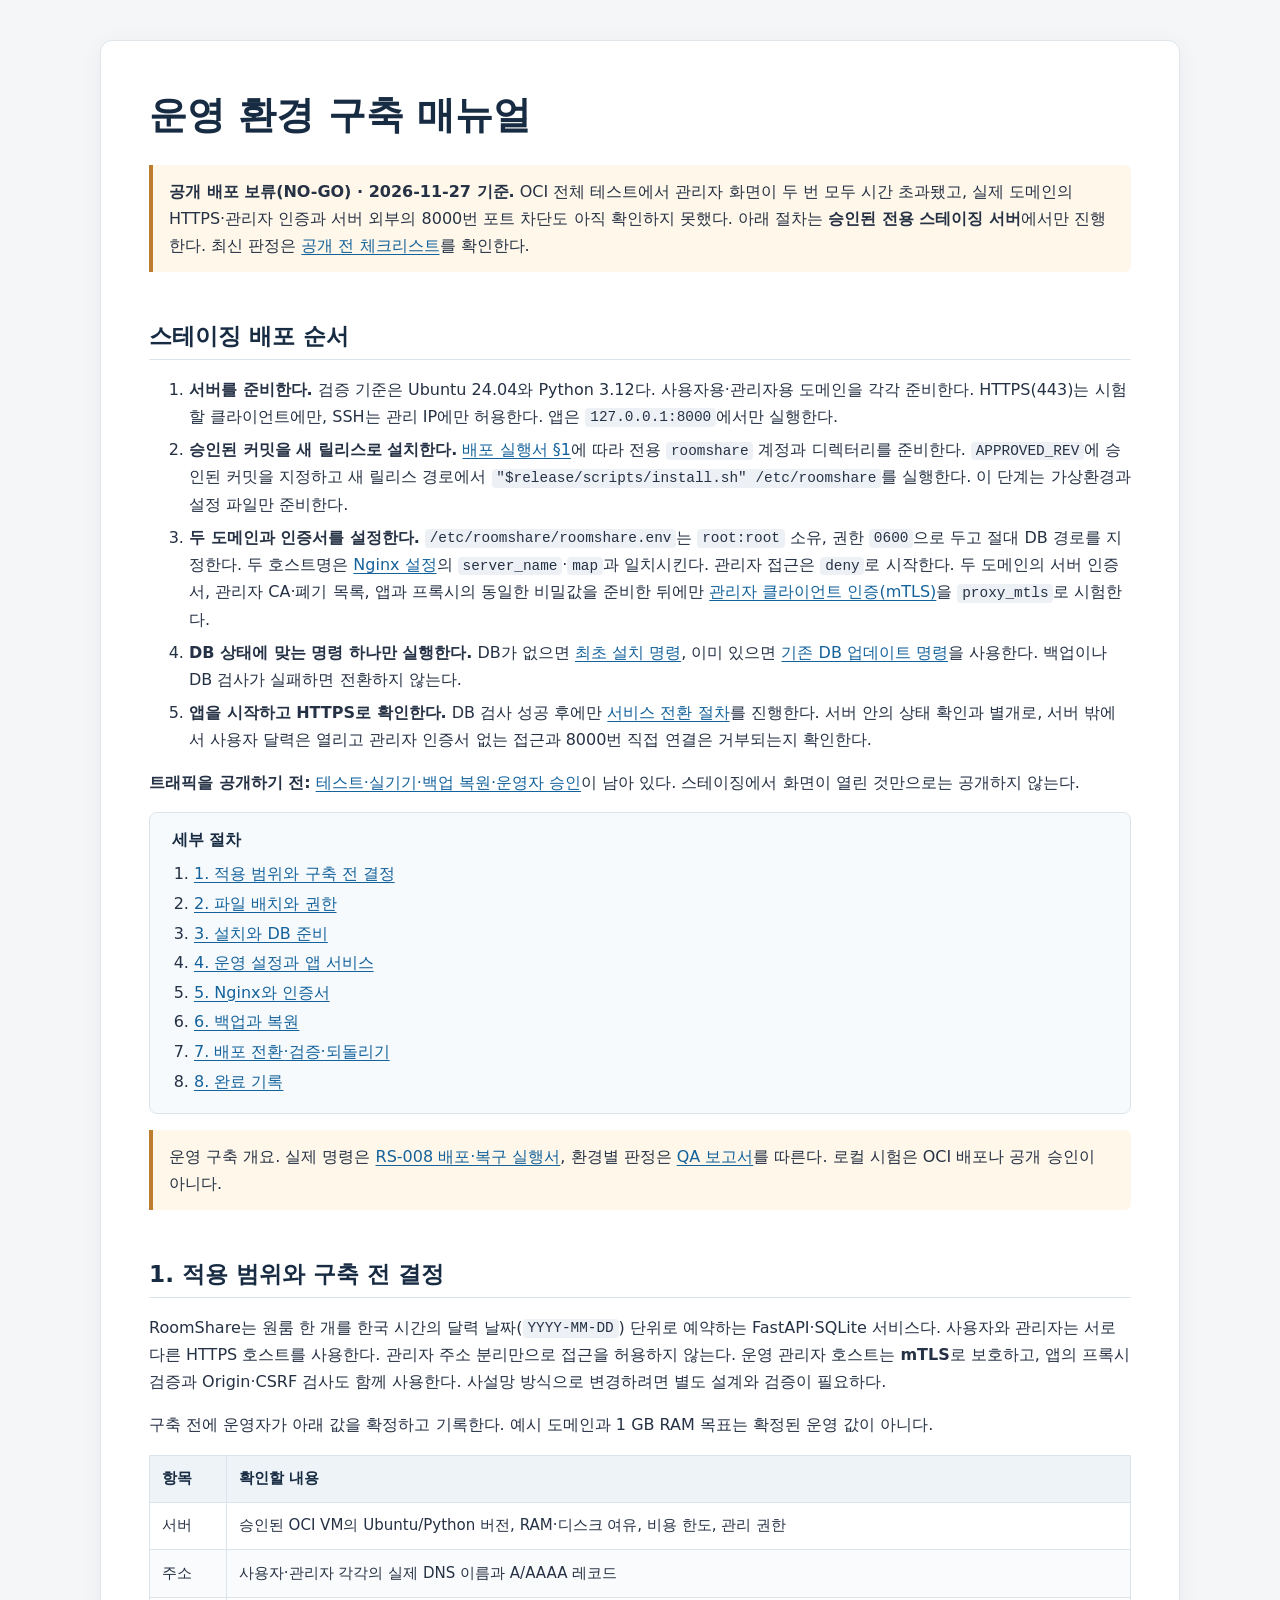
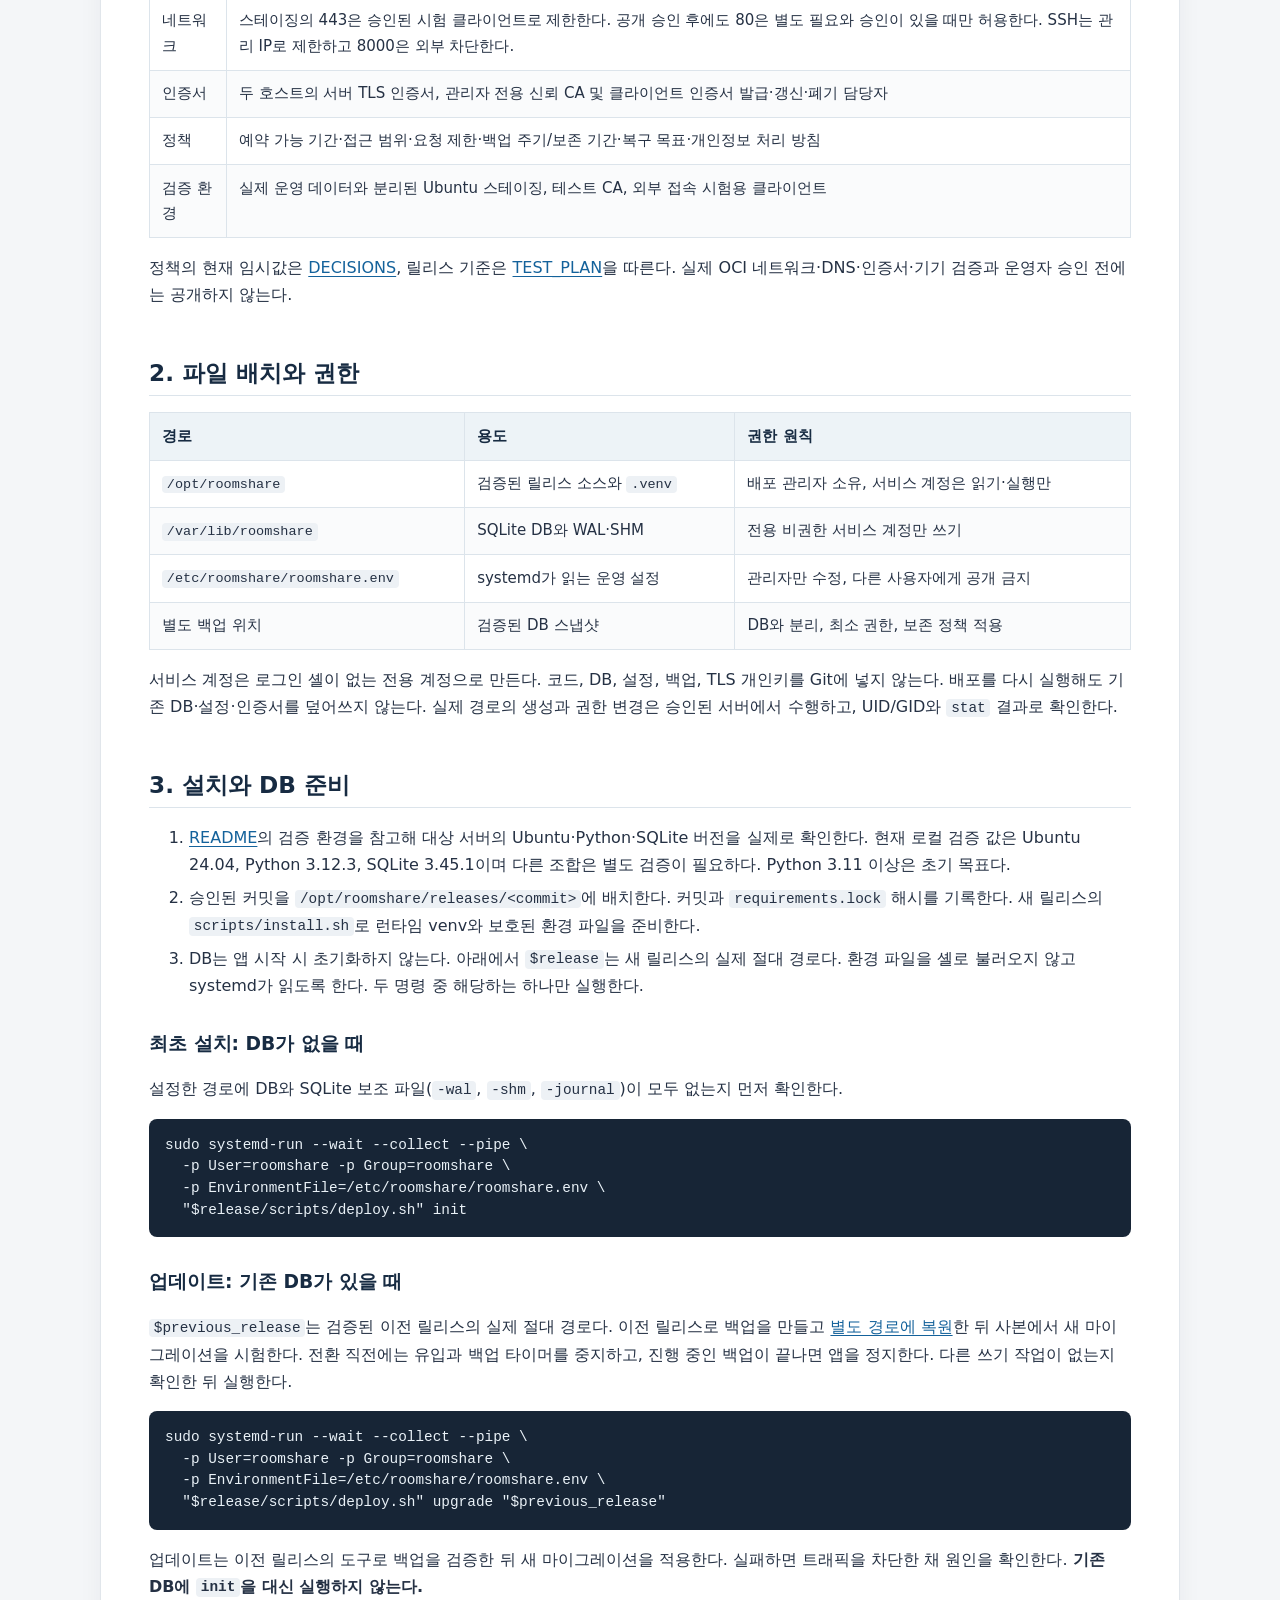
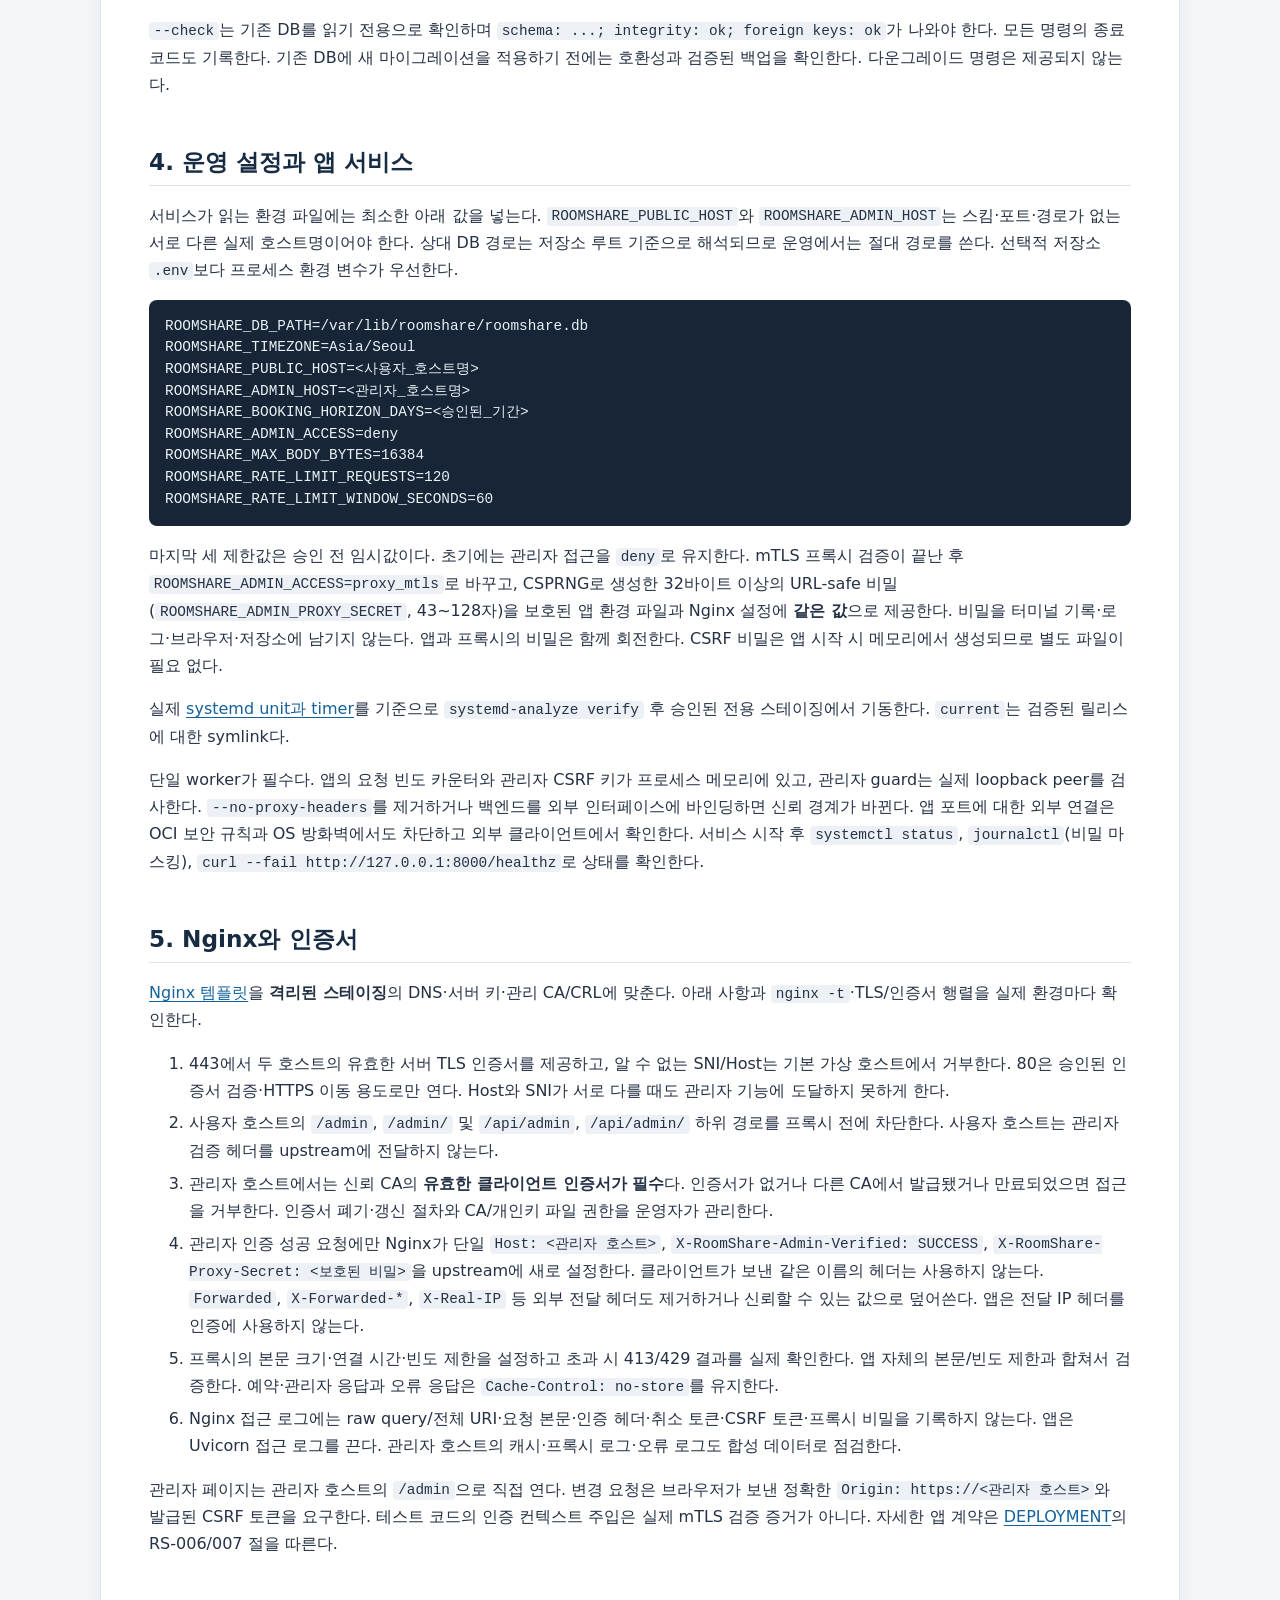
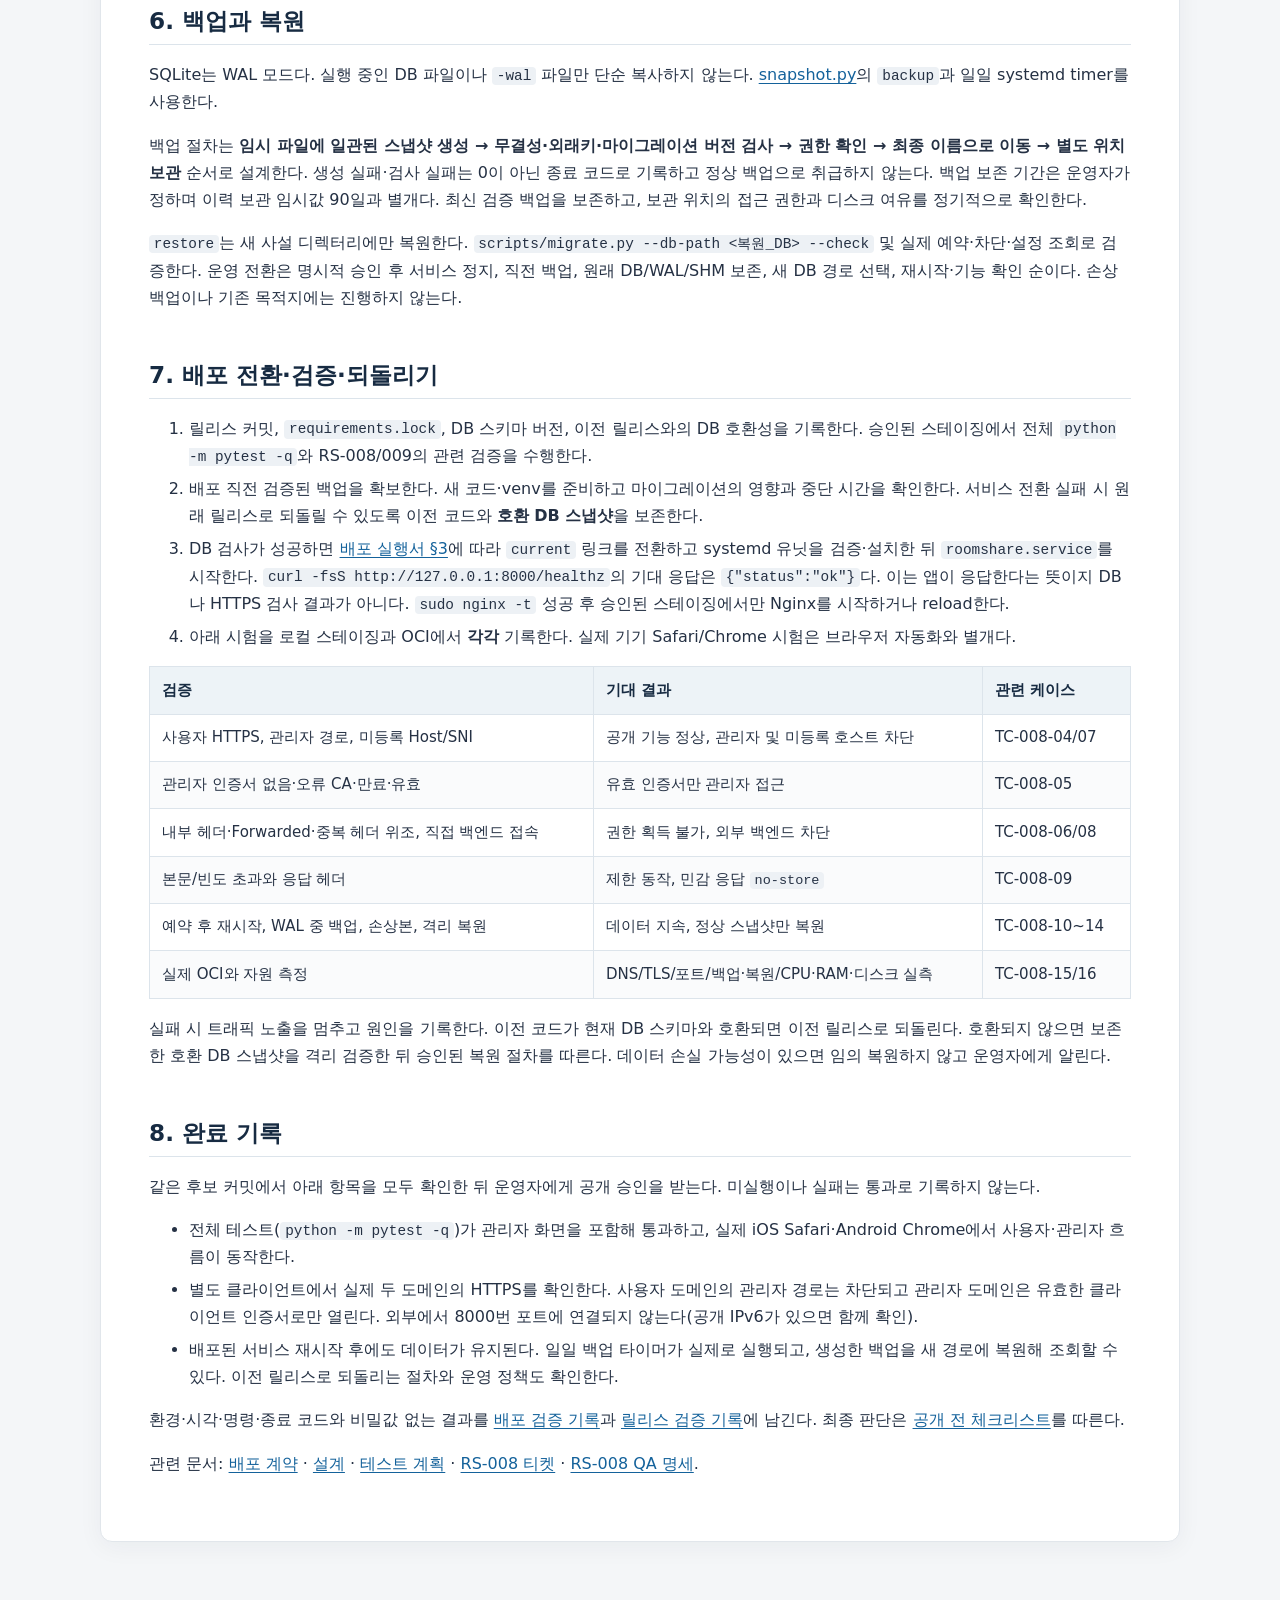
==== commit 80f97101: "Enhance deployment documentation and scripts for OCI - Updated the staging deployment procedure in t" ====
--- a/docs/운영 환경 구축 매뉴얼.html
+++ b/docs/운영 환경 구축 매뉴얼.html
@@ -65,8 +65,22 @@
   <div class="page">
     <main id="content" class="document">
       <h1>운영 환경 구축 매뉴얼</h1>
+      <blockquote>
+        <p><strong>공개 배포 보류(NO-GO) · 2026-11-27 기준.</strong> OCI 전체 테스트에서 관리자 화면이 두 번 모두 시간 초과됐고, 실제 도메인의 HTTPS·관리자 인증과 서버 외부의 8000번 포트 차단도 아직 확인하지 못했다. 아래 절차는 <strong>승인된 전용 스테이징 서버</strong>에서만 진행한다. 최신 판정은 <a href="RELEASE_CHECKLIST.md">공개 전 체크리스트</a>를 확인한다.</p>
+      </blockquote>
+      <section aria-labelledby="staging-guide">
+        <h2 id="staging-guide">스테이징 배포 순서</h2>
+        <ol>
+          <li><strong>서버를 준비한다.</strong> 검증 기준은 Ubuntu 24.04와 Python 3.12다. 사용자용·관리자용 도메인을 각각 준비한다. HTTPS(443)는 시험할 클라이언트에만, SSH는 관리 IP에만 허용한다. 앱은 <code>127.0.0.1:8000</code>에서만 실행한다.</li>
+          <li><strong>승인된 커밋을 새 릴리스로 설치한다.</strong> <a href="DEPLOYMENT.md">배포 실행서 §1</a>에 따라 전용 <code>roomshare</code> 계정과 디렉터리를 준비한다. <code>APPROVED_REV</code>에 승인된 커밋을 지정하고 새 릴리스 경로에서 <code>"$release/scripts/install.sh" /etc/roomshare</code>를 실행한다. 이 단계는 가상환경과 설정 파일만 준비한다.</li>
+          <li><strong>두 도메인과 인증서를 설정한다.</strong> <code>/etc/roomshare/roomshare.env</code>는 <code>root:root</code> 소유, 권한 <code>0600</code>으로 두고 절대 DB 경로를 지정한다. 두 호스트명은 <a href="../deploy/nginx/roomshare.conf">Nginx 설정</a>의 <code>server_name</code>·<code>map</code>과 일치시킨다. 관리자 접근은 <code>deny</code>로 시작한다. 두 도메인의 서버 인증서, 관리자 CA·폐기 목록, 앱과 프록시의 동일한 비밀값을 준비한 뒤에만 <a href="#section-5">관리자 클라이언트 인증(mTLS)</a>을 <code>proxy_mtls</code>로 시험한다.</li>
+          <li><strong>DB 상태에 맞는 명령 하나만 실행한다.</strong> DB가 없으면 <a href="#first-install">최초 설치 명령</a>, 이미 있으면 <a href="#upgrade">기존 DB 업데이트 명령</a>을 사용한다. 백업이나 DB 검사가 실패하면 전환하지 않는다.</li>
+          <li><strong>앱을 시작하고 HTTPS로 확인한다.</strong> DB 검사 성공 후에만 <a href="#section-7">서비스 전환 절차</a>를 진행한다. 서버 안의 상태 확인과 별개로, 서버 밖에서 사용자 달력은 열리고 관리자 인증서 없는 접근과 8000번 직접 연결은 거부되는지 확인한다.</li>
+        </ol>
+        <p><strong>트래픽을 공개하기 전:</strong> <a href="#section-8">테스트·실기기·백업 복원·운영자 승인</a>이 남아 있다. 스테이징에서 화면이 열린 것만으로는 공개하지 않는다.</p>
+      </section>
       <nav class="toc" aria-label="문서 목차">
-        <h2>목차</h2>
+        <h2>세부 절차</h2>
         <ol>
           <li><a href="#section-1">1. 적용 범위와 구축 전 결정</a></li>
 <li><a href="#section-2">2. 파일 배치와 권한</a></li>
@@ -102,7 +116,7 @@
 </tr>
 <tr>
 <td>네트워크</td>
-<td>443 공개, 80은 인증서 검증 또는 HTTPS 이동에 필요한 경우만 사용, SSH는 관리 IP로 제한, 앱 포트 8000은 외부 차단</td>
+<td>스테이징의 443은 승인된 시험 클라이언트로 제한한다. 공개 승인 후에도 80은 별도 필요와 승인이 있을 때만 허용한다. SSH는 관리 IP로 제한하고 8000은 외부 차단한다.</td>
 </tr>
 <tr>
 <td>인증서</td>
@@ -156,8 +170,21 @@
 <ol>
 <li><a href="../README.md">README</a>의 검증 환경을 참고해 대상 서버의 Ubuntu·Python·SQLite 버전을 실제로 확인한다. 현재 로컬 검증 값은 Ubuntu 24.04, Python 3.12.3, SQLite 3.45.1이며 다른 조합은 별도 검증이 필요하다. Python 3.11 이상은 초기 목표다.</li>
 <li>승인된 커밋을 <code>/opt/roomshare/releases/&lt;commit&gt;</code>에 배치한다. 커밋과 <code>requirements.lock</code> 해시를 기록한다. 새 릴리스의 <code>scripts/install.sh</code>로 런타임 venv와 보호된 환경 파일을 준비한다.</li>
-<li>DB는 앱 시작 시 초기화하지 않는다. 서비스 계정으로 명시적 <code>deploy.sh init</code> 또는 <code>deploy.sh upgrade &lt;호환_이전_릴리스&gt;</code>를 실행한다. 기존 DB에는 백업을 먼저 검증한다. 실제 명령·lock·전환 순서는 <a href="DEPLOYMENT.md">실행서</a>를 따른다.</li>
+<li>DB는 앱 시작 시 초기화하지 않는다. 아래에서 <code>$release</code>는 새 릴리스의 실제 절대 경로다. 환경 파일을 셸로 불러오지 않고 systemd가 읽도록 한다. 두 명령 중 해당하는 하나만 실행한다.</li>
 </ol>
+<h3 id="first-install">최초 설치: DB가 없을 때</h3>
+<p>설정한 경로에 DB와 SQLite 보조 파일(<code>-wal</code>, <code>-shm</code>, <code>-journal</code>)이 모두 없는지 먼저 확인한다.</p>
+<pre><code class="language-bash">sudo systemd-run --wait --collect --pipe \
+  -p User=roomshare -p Group=roomshare \
+  -p EnvironmentFile=/etc/roomshare/roomshare.env \
+  "$release/scripts/deploy.sh" init</code></pre>
+<h3 id="upgrade">업데이트: 기존 DB가 있을 때</h3>
+<p><code>$previous_release</code>는 검증된 이전 릴리스의 실제 절대 경로다. 이전 릴리스로 백업을 만들고 <a href="#section-6">별도 경로에 복원</a>한 뒤 사본에서 새 마이그레이션을 시험한다. 전환 직전에는 유입과 백업 타이머를 중지하고, 진행 중인 백업이 끝나면 앱을 정지한다. 다른 쓰기 작업이 없는지 확인한 뒤 실행한다.</p>
+<pre><code class="language-bash">sudo systemd-run --wait --collect --pipe \
+  -p User=roomshare -p Group=roomshare \
+  -p EnvironmentFile=/etc/roomshare/roomshare.env \
+  "$release/scripts/deploy.sh" upgrade "$previous_release"</code></pre>
+<p>업데이트는 이전 릴리스의 도구로 백업을 검증한 뒤 새 마이그레이션을 적용한다. 실패하면 트래픽을 차단한 채 원인을 확인한다. <strong>기존 DB에 <code>init</code>을 대신 실행하지 않는다.</strong></p>
 <p><code>--check</code>는 기존 DB를 읽기 전용으로 확인하며 <code>schema: ...; integrity: ok; foreign keys: ok</code>가 나와야 한다. 모든 명령의 종료 코드도 기록한다. 기존 DB에 새 마이그레이션을 적용하기 전에는 호환성과 검증된 백업을 확인한다. 다운그레이드 명령은 제공되지 않는다.</p>
 <h2 id="section-4">4. 운영 설정과 앱 서비스</h2>
 <p>서비스가 읽는 환경 파일에는 최소한 아래 값을 넣는다. <code>ROOMSHARE_PUBLIC_HOST</code>와 <code>ROOMSHARE_ADMIN_HOST</code>는 스킴·포트·경로가 없는 서로 다른 실제 호스트명이어야 한다. 상대 DB 경로는 저장소 루트 기준으로 해석되므로 운영에서는 절대 경로를 쓴다. 선택적 저장소 <code>.env</code>보다 프로세스 환경 변수가 우선한다.</p>
@@ -193,7 +220,7 @@
 <ol>
 <li>릴리스 커밋, <code>requirements.lock</code>, DB 스키마 버전, 이전 릴리스와의 DB 호환성을 기록한다. 승인된 스테이징에서 전체 <code>python -m pytest -q</code>와 RS-008/009의 관련 검증을 수행한다.</li>
 <li>배포 직전 검증된 백업을 확보한다. 새 코드·venv를 준비하고 마이그레이션의 영향과 중단 시간을 확인한다. 서비스 전환 실패 시 원래 릴리스로 되돌릴 수 있도록 이전 코드와 <strong>호환 DB 스냅샷</strong>을 보존한다.</li>
-<li>Nginx 설정 검사 후 승인된 서비스 전환을 수행한다. 실제 <code>nginx -t</code>·서비스 재시작·reload 명령, 종료 코드, 시각, 실행자를 기록한다. 오류가 나면 자동 재시도나 무조건 재제출 대신 현재 DB·프로세스 상태부터 확인한다.</li>
+<li>DB 검사가 성공하면 <a href="DEPLOYMENT.md">배포 실행서 §3</a>에 따라 <code>current</code> 링크를 전환하고 systemd 유닛을 검증·설치한 뒤 <code>roomshare.service</code>를 시작한다. <code>curl -fsS http://127.0.0.1:8000/healthz</code>의 기대 응답은 <code>{"status":"ok"}</code>다. 이는 앱이 응답한다는 뜻이지 DB나 HTTPS 검사 결과가 아니다. <code>sudo nginx -t</code> 성공 후 승인된 스테이징에서만 Nginx를 시작하거나 reload한다.</li>
 <li>아래 시험을 로컬 스테이징과 OCI에서 <strong>각각</strong> 기록한다. 실제 기기 Safari/Chrome 시험은 브라우저 자동화와 별개다.</li>
 </ol>
 <div class="table-wrap"><table>
@@ -239,7 +266,13 @@
 </table></div>
 <p>실패 시 트래픽 노출을 멈추고 원인을 기록한다. 이전 코드가 현재 DB 스키마와 호환되면 이전 릴리스로 되돌린다. 호환되지 않으면 보존한 호환 DB 스냅샷을 격리 검증한 뒤 승인된 복원 절차를 따른다. 데이터 손실 가능성이 있으면 임의 복원하지 않고 운영자에게 알린다.</p>
 <h2 id="section-8">8. 완료 기록</h2>
-<p>RS-008의 케이스별 실제 명령·종료 코드·결과는 <code>qa/reports/RS-008.md</code>, RS-009의 통합·릴리스 결과는 <code>qa/reports/RS-009.md</code>에 기록한다. 미실행·skip·환경 부족을 PASS로 바꾸지 않는다. 실제 OCI 접근이 없으면 OCI 검증은 NOT RUN으로 유지한다. 필수 보안 경계, 백업 복원, 실기기, 정책 승인 중 하나라도 미완료면 공개 릴리스는 NO-GO다.</p>
+<p>같은 후보 커밋에서 아래 항목을 모두 확인한 뒤 운영자에게 공개 승인을 받는다. 미실행이나 실패는 통과로 기록하지 않는다.</p>
+<ul>
+<li>전체 테스트(<code>python -m pytest -q</code>)가 관리자 화면을 포함해 통과하고, 실제 iOS Safari·Android Chrome에서 사용자·관리자 흐름이 동작한다.</li>
+<li>별도 클라이언트에서 실제 두 도메인의 HTTPS를 확인한다. 사용자 도메인의 관리자 경로는 차단되고 관리자 도메인은 유효한 클라이언트 인증서로만 열린다. 외부에서 8000번 포트에 연결되지 않는다(공개 IPv6가 있으면 함께 확인).</li>
+<li>배포된 서비스 재시작 후에도 데이터가 유지된다. 일일 백업 타이머가 실제로 실행되고, 생성한 백업을 새 경로에 복원해 조회할 수 있다. 이전 릴리스로 되돌리는 절차와 운영 정책도 확인한다.</li>
+</ul>
+<p>환경·시각·명령·종료 코드와 비밀값 없는 결과를 <a href="../qa/reports/RS-008.md">배포 검증 기록</a>과 <a href="../qa/reports/RS-009.md">릴리스 검증 기록</a>에 남긴다. 최종 판단은 <a href="RELEASE_CHECKLIST.md">공개 전 체크리스트</a>를 따른다.</p>
 <p>관련 문서: <a href="DEPLOYMENT.md">배포 계약</a> · <a href="DESIGN.md">설계</a> · <a href="TEST_PLAN.md">테스트 계획</a> · <a href="../tickets/RS-008.md">RS-008 티켓</a> · <a href="../qa/specs/RS-008.md">RS-008 QA 명세</a>.</p>
     </main>
   </div>
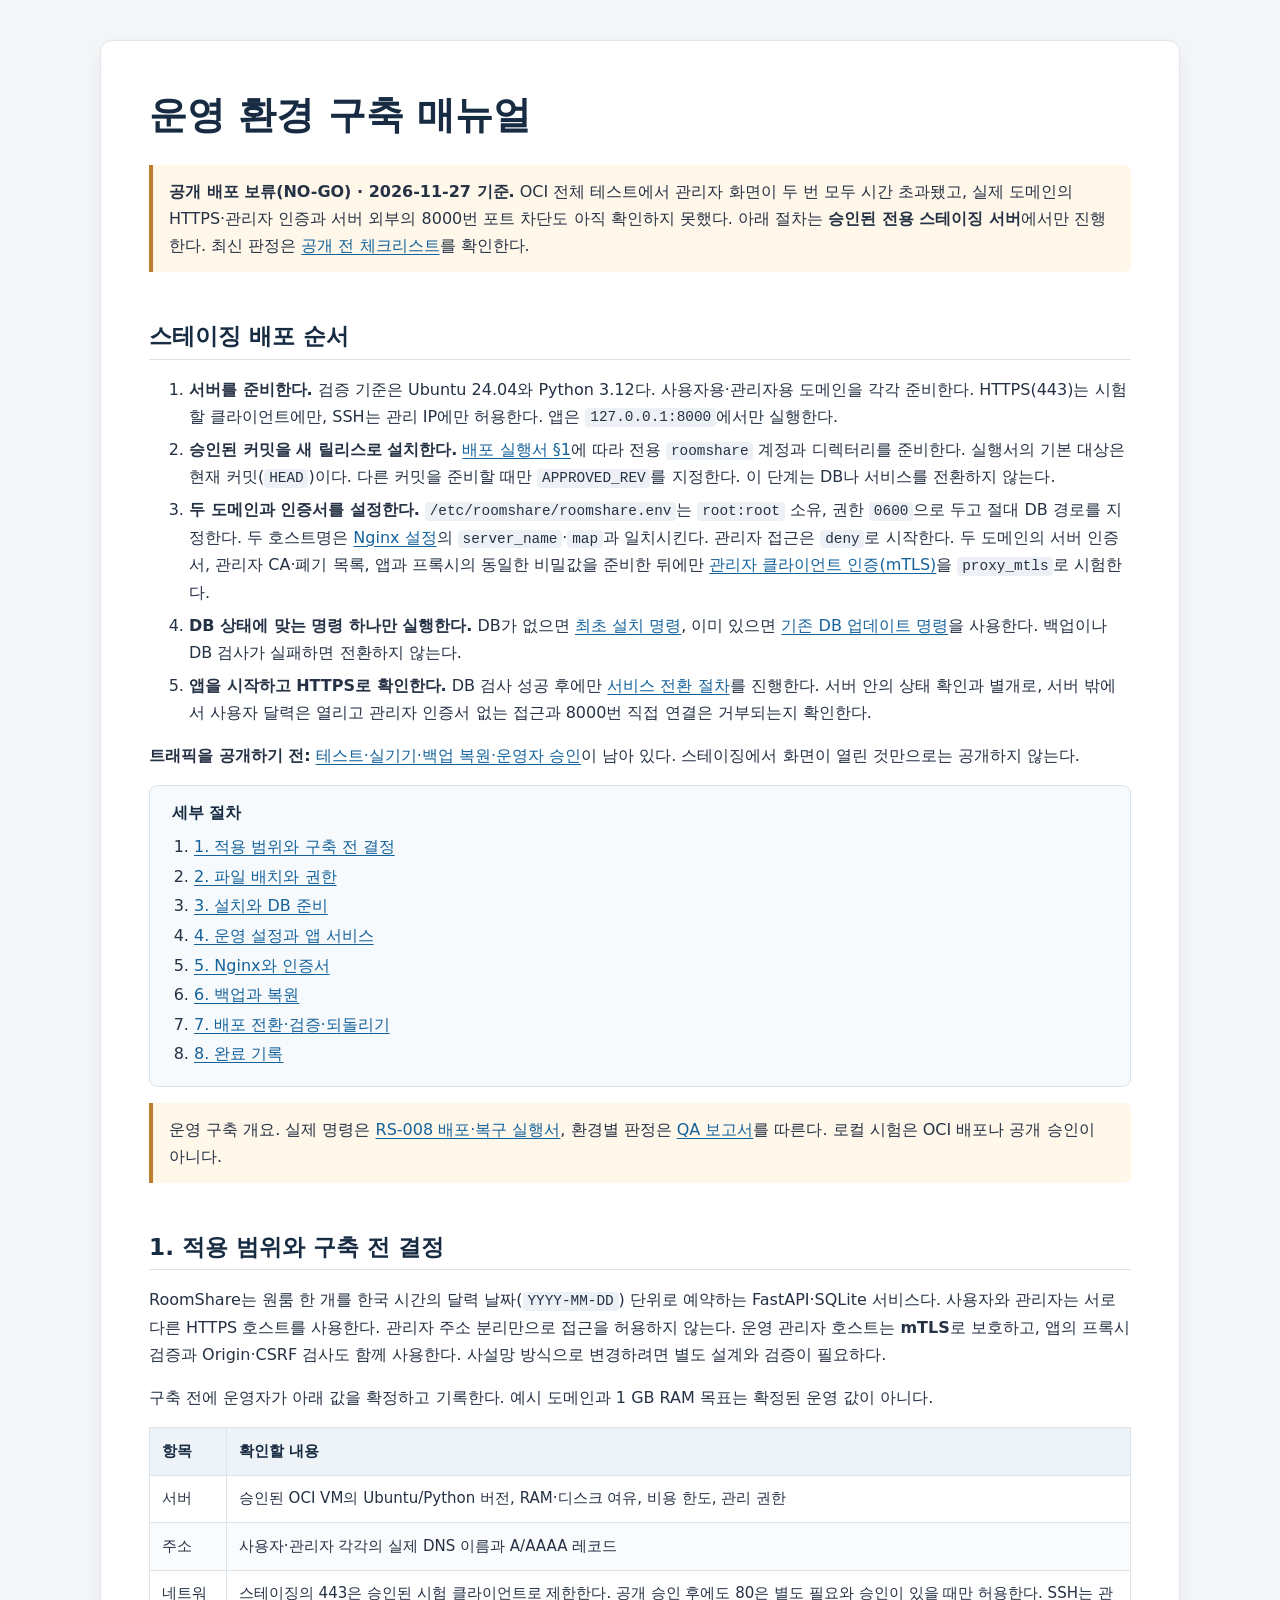
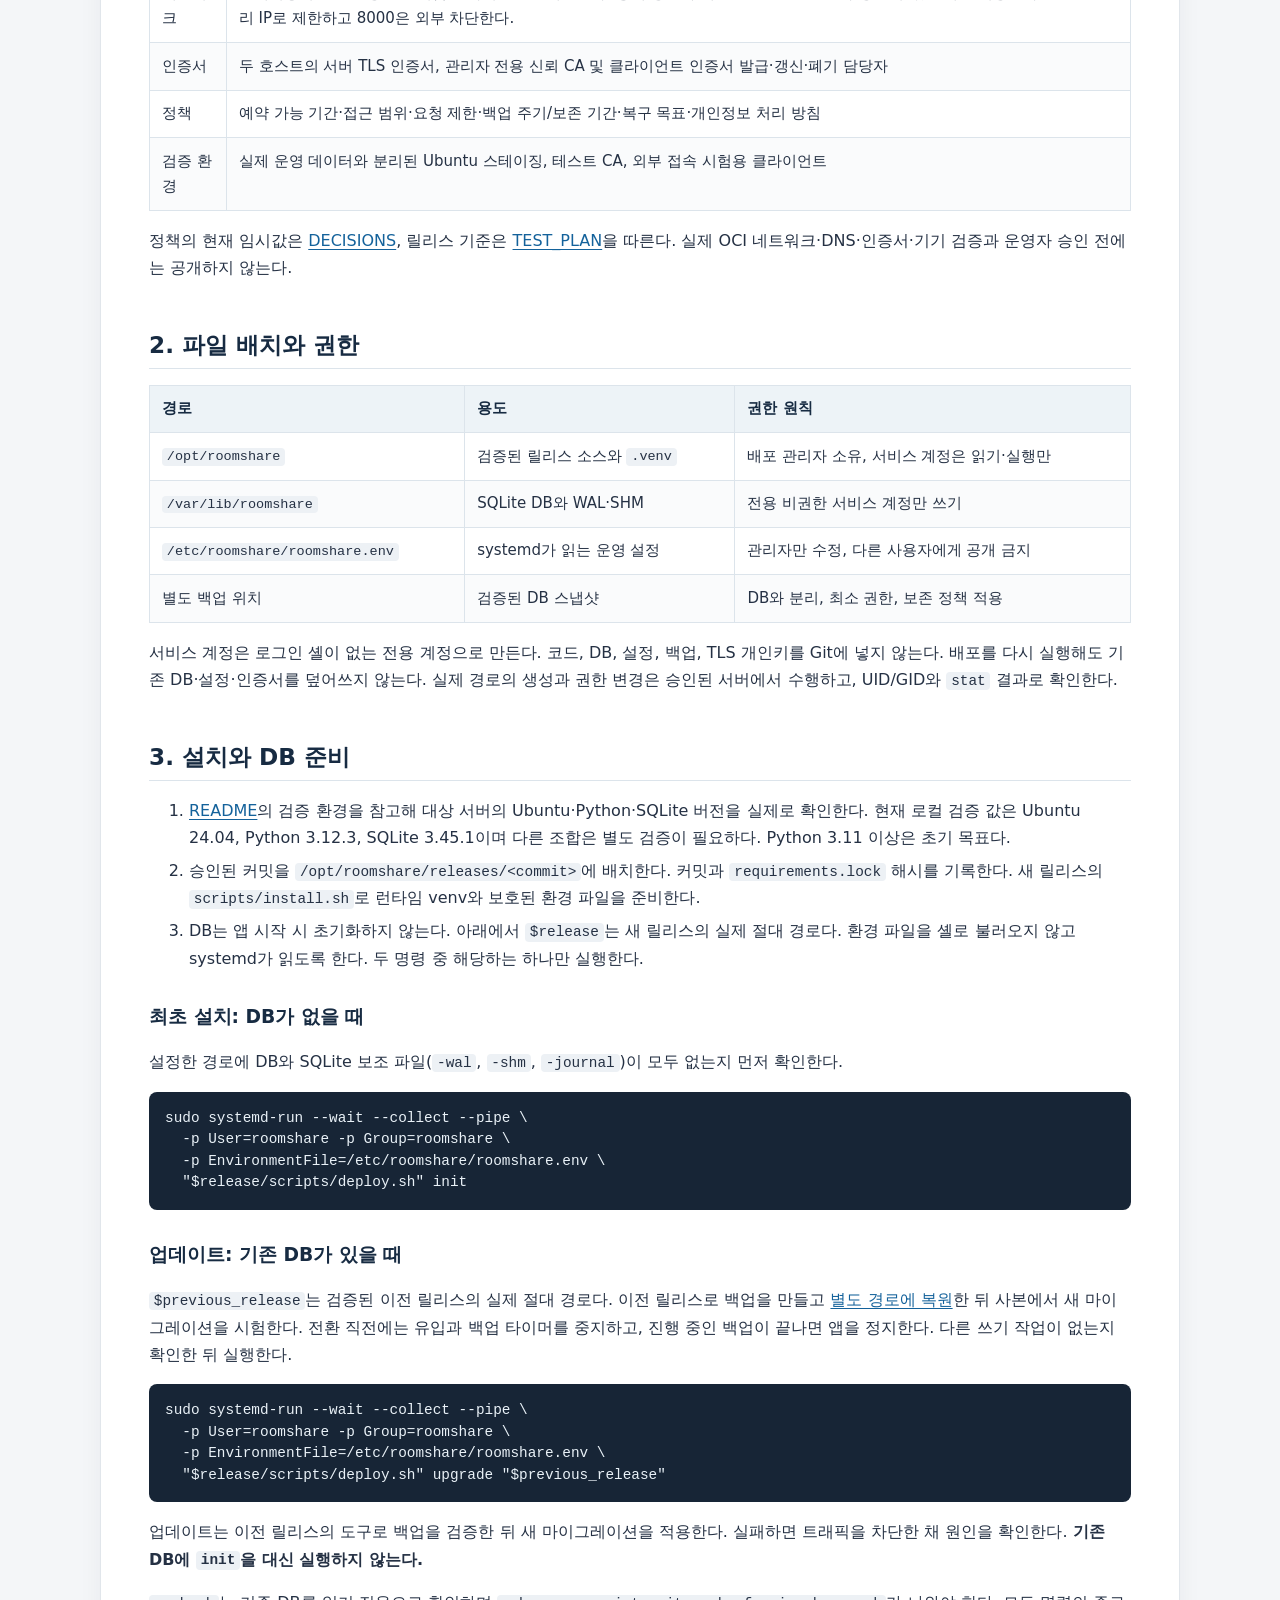
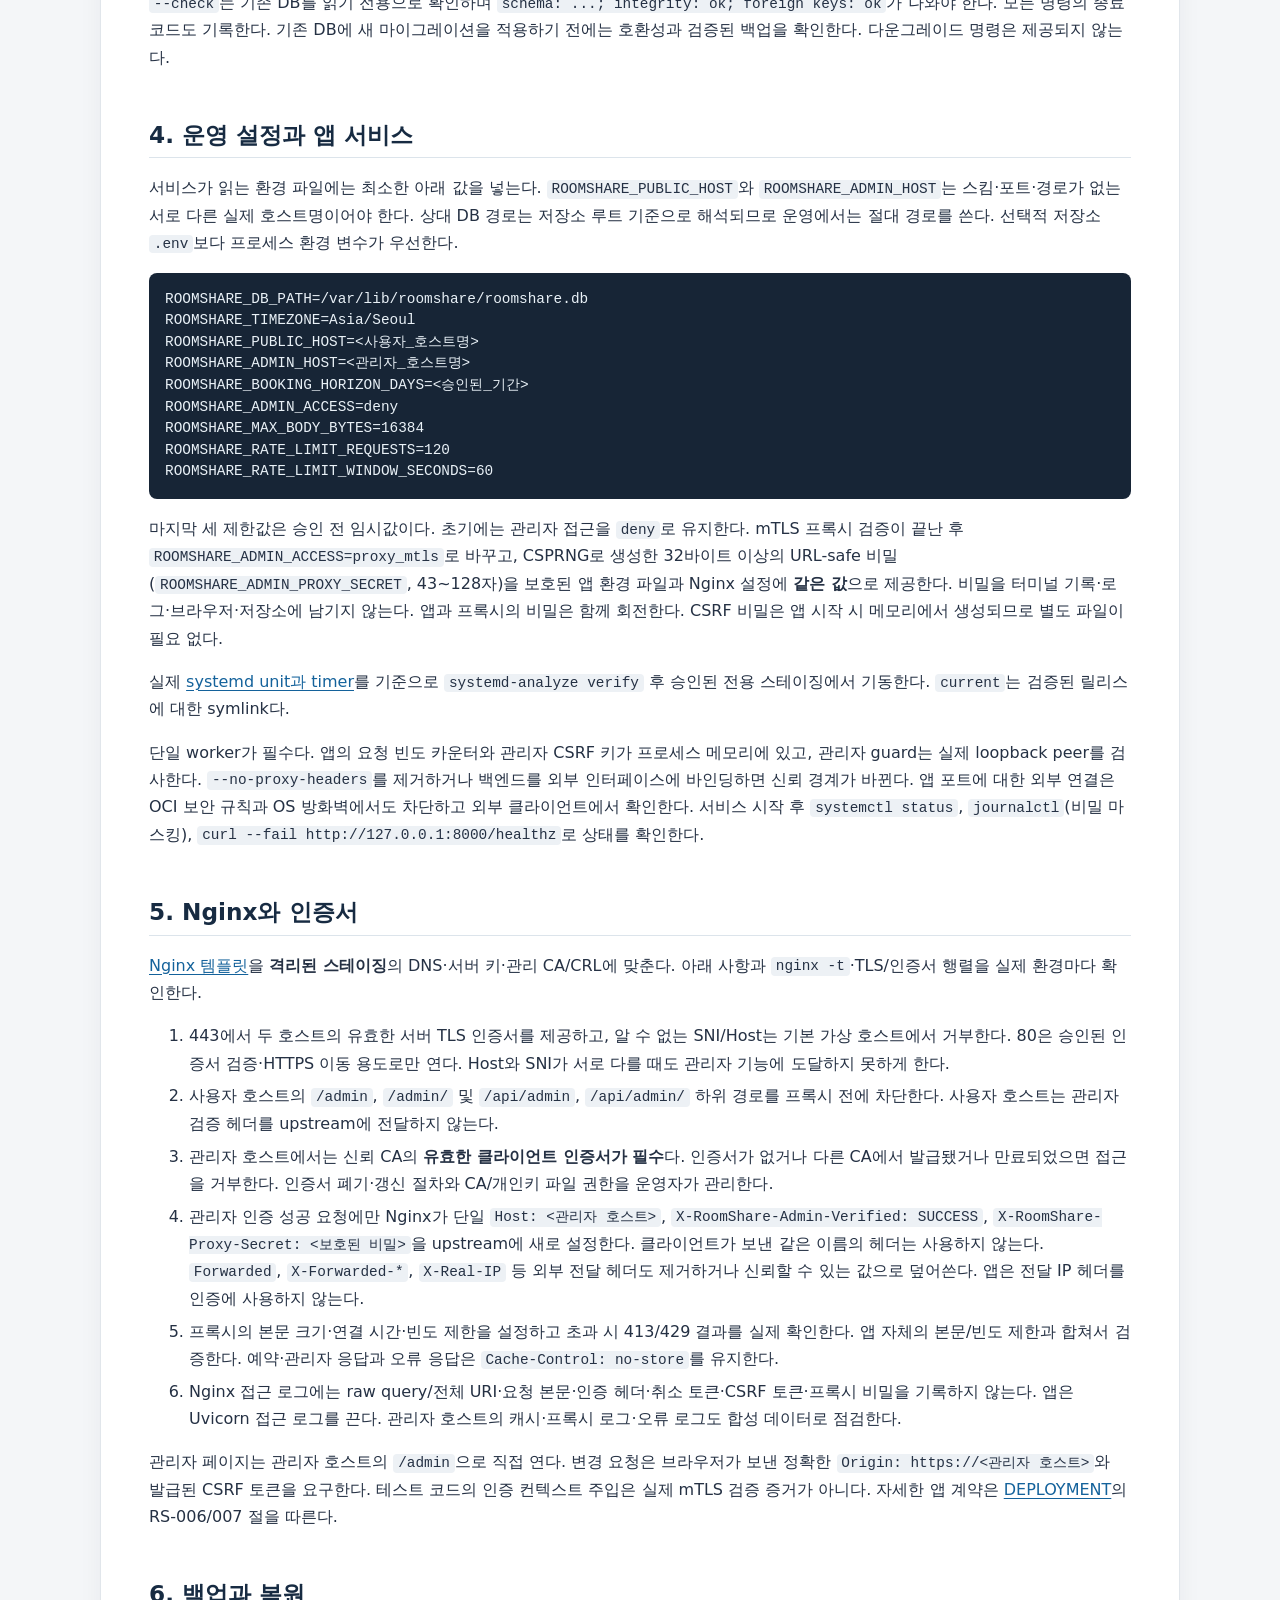
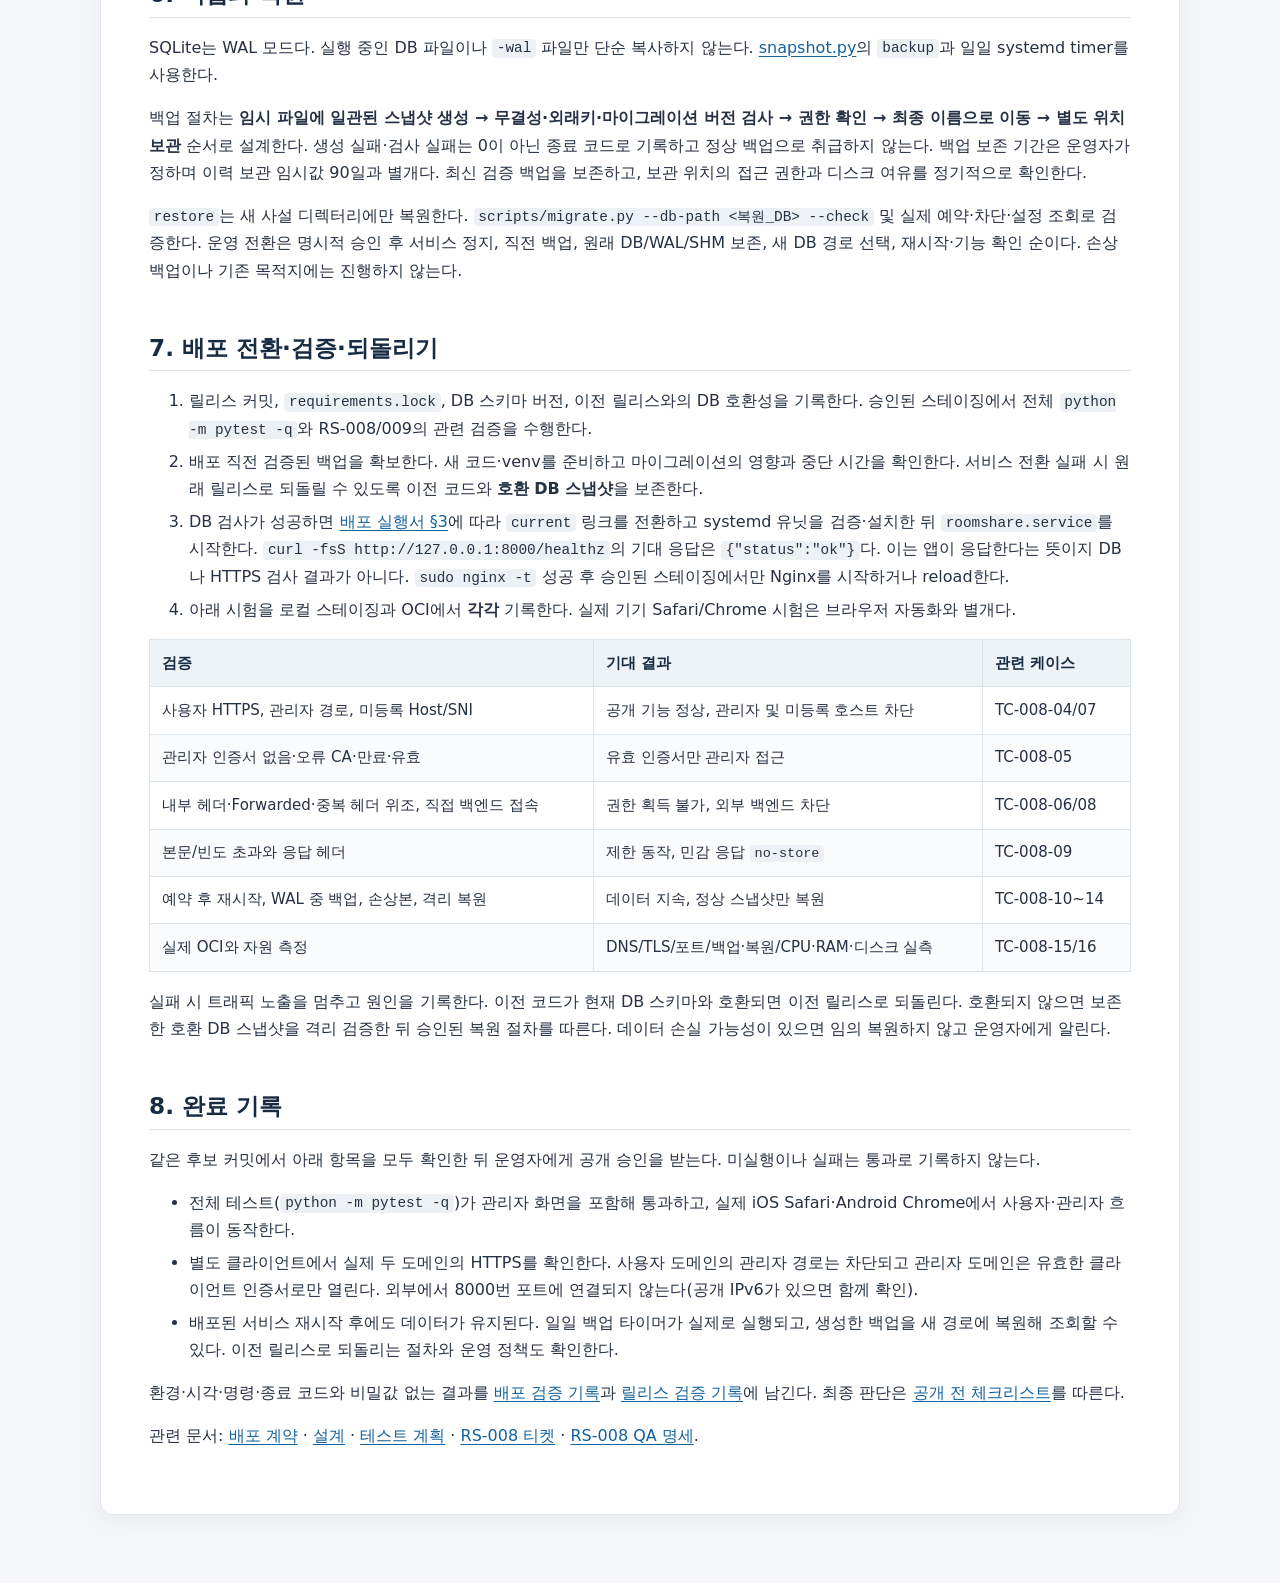
==== commit 5cba1dea: "docs(deploy): default release preparation to HEAD (RS-008) Co-authored-by: Copilot <223556219+Copilo" ====
--- a/docs/운영 환경 구축 매뉴얼.html
+++ b/docs/운영 환경 구축 매뉴얼.html
@@ -72,7 +72,7 @@
         <h2 id="staging-guide">스테이징 배포 순서</h2>
         <ol>
           <li><strong>서버를 준비한다.</strong> 검증 기준은 Ubuntu 24.04와 Python 3.12다. 사용자용·관리자용 도메인을 각각 준비한다. HTTPS(443)는 시험할 클라이언트에만, SSH는 관리 IP에만 허용한다. 앱은 <code>127.0.0.1:8000</code>에서만 실행한다.</li>
-          <li><strong>승인된 커밋을 새 릴리스로 설치한다.</strong> <a href="DEPLOYMENT.md">배포 실행서 §1</a>에 따라 전용 <code>roomshare</code> 계정과 디렉터리를 준비한다. <code>APPROVED_REV</code>에 승인된 커밋을 지정하고 새 릴리스 경로에서 <code>"$release/scripts/install.sh" /etc/roomshare</code>를 실행한다. 이 단계는 가상환경과 설정 파일만 준비한다.</li>
+          <li><strong>승인된 커밋을 새 릴리스로 설치한다.</strong> <a href="DEPLOYMENT.md">배포 실행서 §1</a>에 따라 전용 <code>roomshare</code> 계정과 디렉터리를 준비한다. 실행서의 기본 대상은 현재 커밋(<code>HEAD</code>)이다. 다른 커밋을 준비할 때만 <code>APPROVED_REV</code>를 지정한다. 이 단계는 DB나 서비스를 전환하지 않는다.</li>
           <li><strong>두 도메인과 인증서를 설정한다.</strong> <code>/etc/roomshare/roomshare.env</code>는 <code>root:root</code> 소유, 권한 <code>0600</code>으로 두고 절대 DB 경로를 지정한다. 두 호스트명은 <a href="../deploy/nginx/roomshare.conf">Nginx 설정</a>의 <code>server_name</code>·<code>map</code>과 일치시킨다. 관리자 접근은 <code>deny</code>로 시작한다. 두 도메인의 서버 인증서, 관리자 CA·폐기 목록, 앱과 프록시의 동일한 비밀값을 준비한 뒤에만 <a href="#section-5">관리자 클라이언트 인증(mTLS)</a>을 <code>proxy_mtls</code>로 시험한다.</li>
           <li><strong>DB 상태에 맞는 명령 하나만 실행한다.</strong> DB가 없으면 <a href="#first-install">최초 설치 명령</a>, 이미 있으면 <a href="#upgrade">기존 DB 업데이트 명령</a>을 사용한다. 백업이나 DB 검사가 실패하면 전환하지 않는다.</li>
           <li><strong>앱을 시작하고 HTTPS로 확인한다.</strong> DB 검사 성공 후에만 <a href="#section-7">서비스 전환 절차</a>를 진행한다. 서버 안의 상태 확인과 별개로, 서버 밖에서 사용자 달력은 열리고 관리자 인증서 없는 접근과 8000번 직접 연결은 거부되는지 확인한다.</li>
